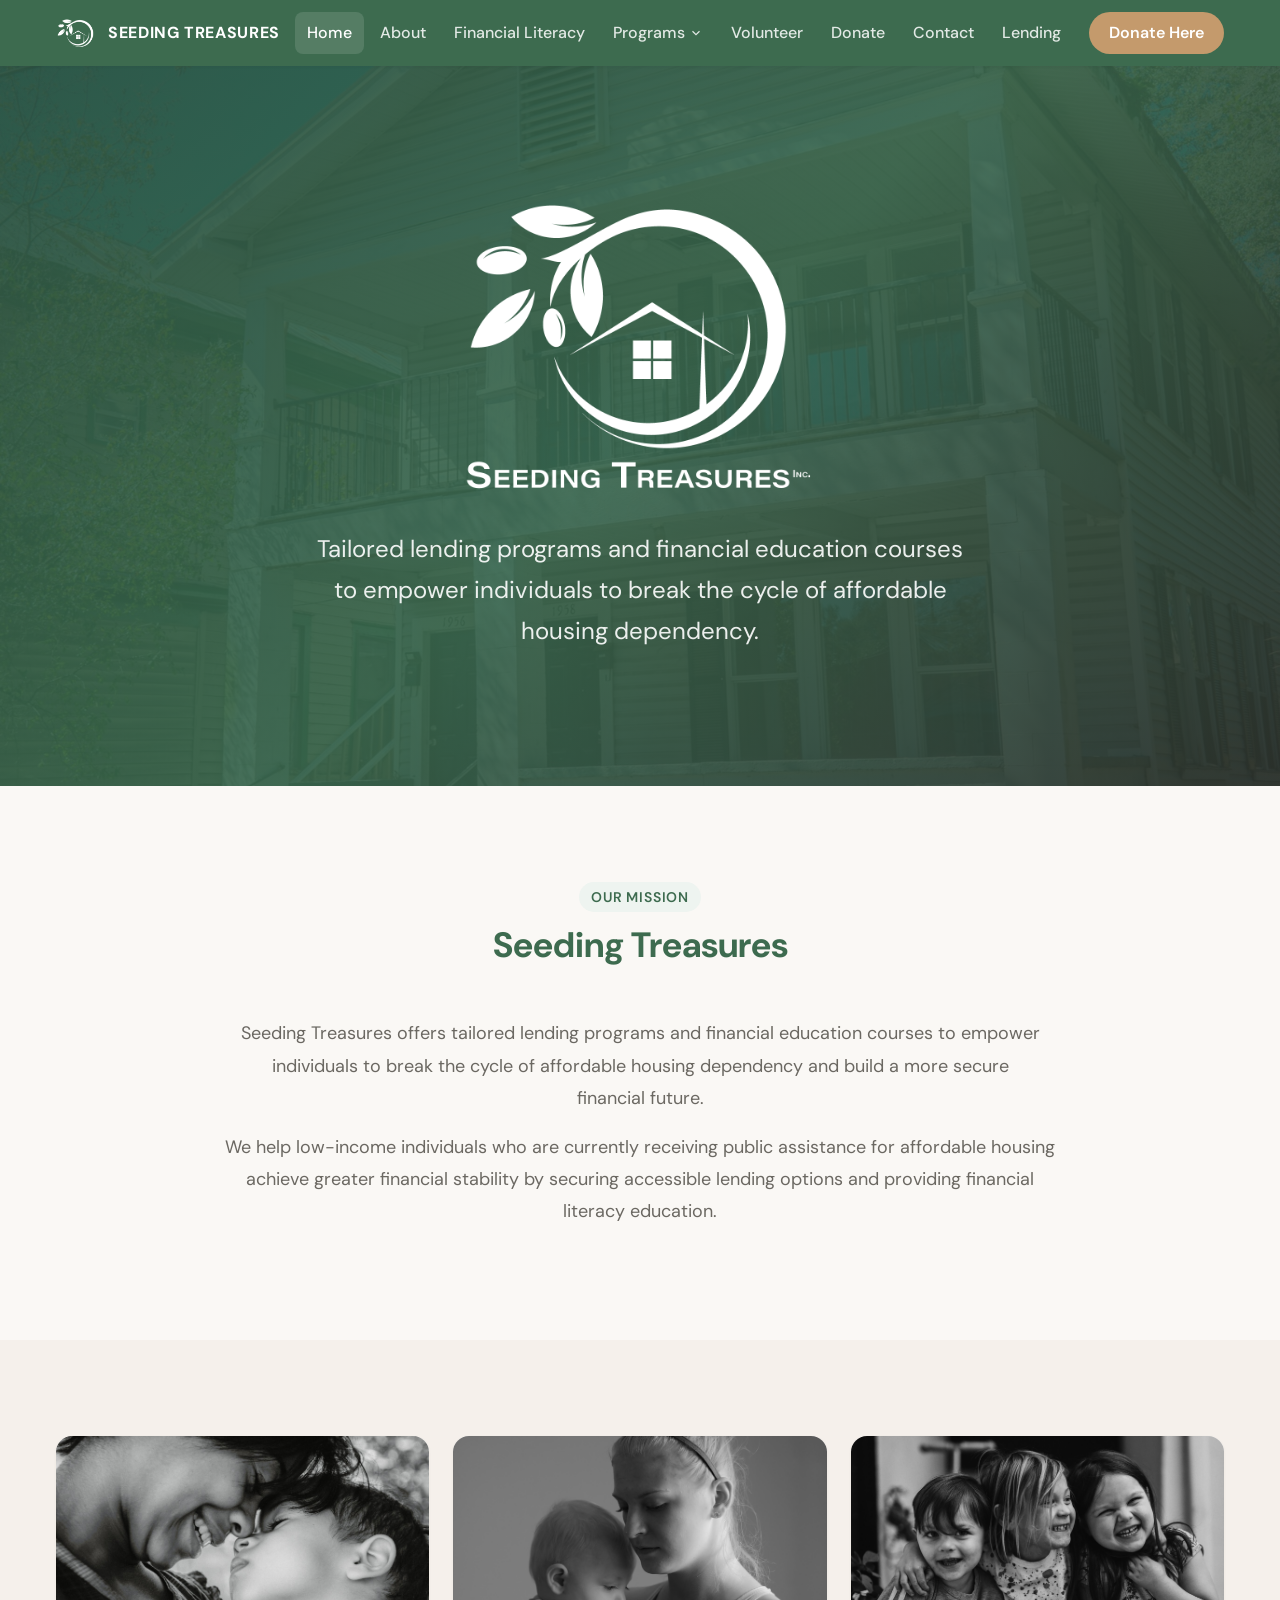
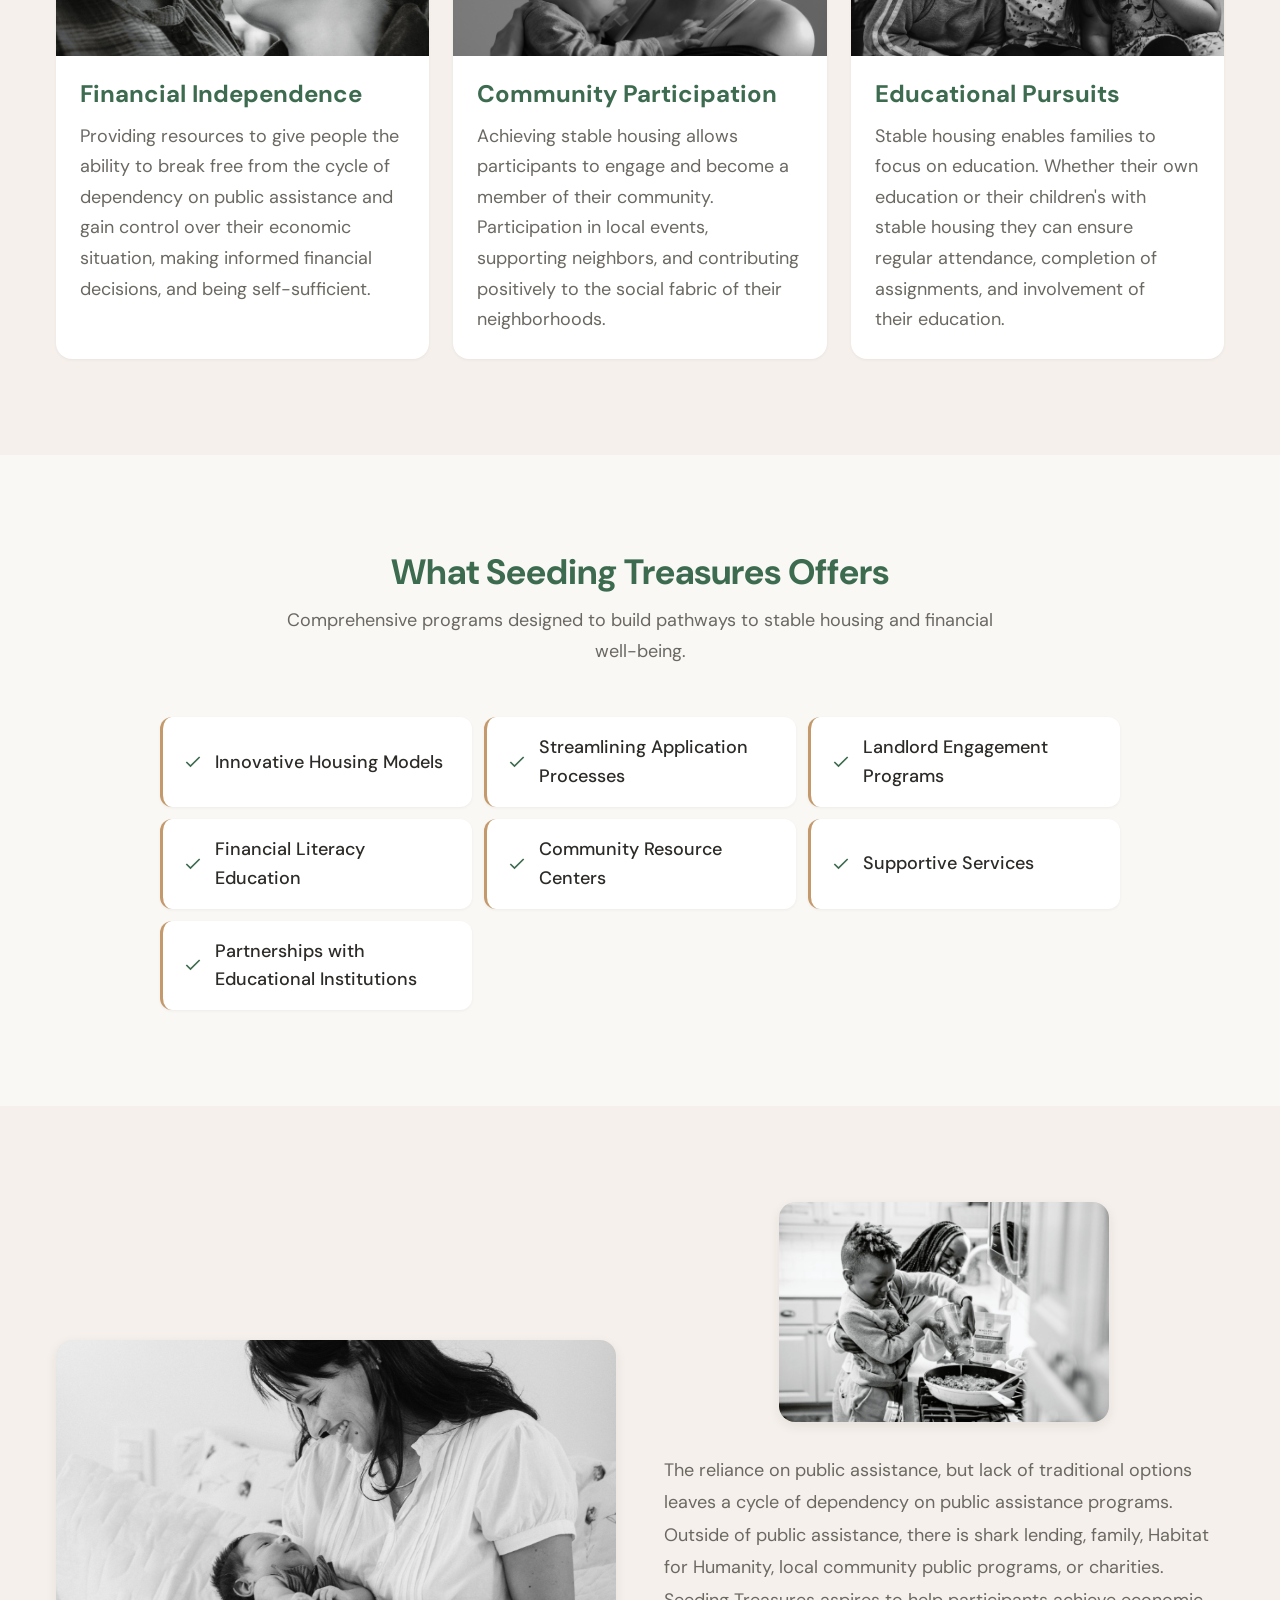
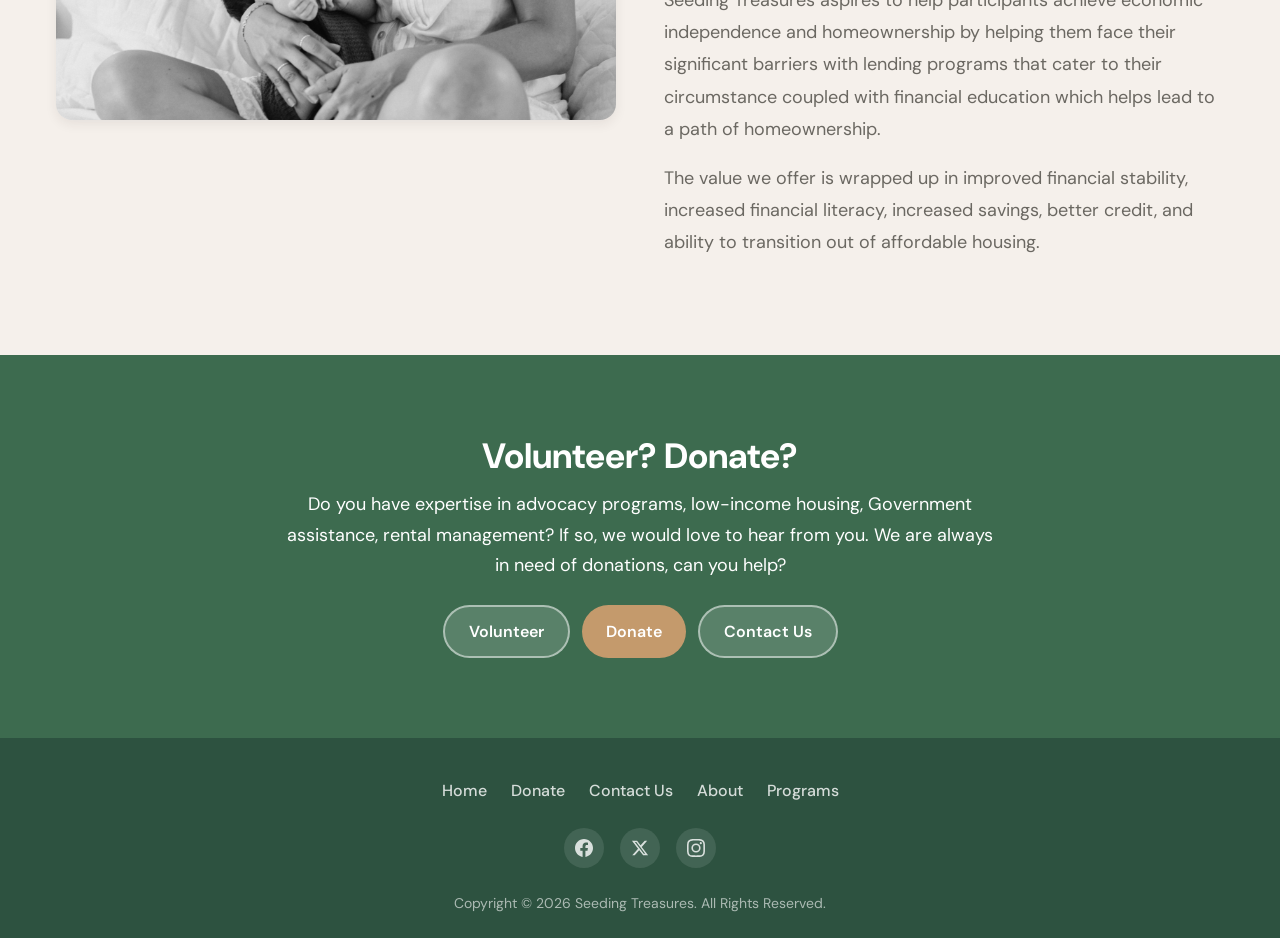
==== index.html @ 3763a940 "Initial commit: Seeding Treasures static site rebuild" ====
<!DOCTYPE html>
<html lang="en">
<head>
  <meta charset="UTF-8">
  <meta name="viewport" content="width=device-width, initial-scale=1.0">
  <title>Seeding Treasures | Affordable Housing &amp; Financial Literacy</title>
  <meta name="description" content="Seeding Treasures offers tailored lending programs and financial education courses to empower individuals to break the cycle of affordable housing dependency.">
  <link rel="icon" type="image/png" href="images/logo-icon.png">
  <link rel="preconnect" href="https://fonts.googleapis.com">
  <link rel="preconnect" href="https://fonts.gstatic.com" crossorigin>
  <link href="https://fonts.googleapis.com/css2?family=DM+Sans:ital,opsz,wght@0,9..40,300..700;1,9..40,300..700&display=swap" rel="stylesheet">
  <link rel="stylesheet" href="base.css">
  <link rel="stylesheet" href="style.css">
</head>
<body>

  <!-- HEADER -->
  <header class="header">
    <div class="header__inner">
      <a href="index.html" class="header__logo">
        <img src="images/logo-icon.png" alt="Seeding Treasures logo" width="40" height="40">
        <span class="header__logo-text">Seeding Treasures</span>
      </a>

      <nav class="nav" aria-label="Main navigation">
        <a href="index.html" class="nav__link nav__link--active">Home</a>
        <a href="about.html" class="nav__link">About</a>
        <a href="financial-literacy.html" class="nav__link">Financial Literacy</a>
        <div class="nav__dropdown">
          <button class="nav__dropdown-trigger" aria-expanded="false" aria-haspopup="true">
            Programs
            <svg viewBox="0 0 24 24" fill="none" stroke="currentColor" stroke-width="2"><path d="M6 9l6 6 6-6"/></svg>
          </button>
          <div class="nav__dropdown-menu">
            <a href="programs.html">All Programs</a>
            <a href="rental.html">Rentals</a>
            <a href="ownership.html">Ownership</a>
            <a href="financial-literacy.html">Education</a>
          </div>
        </div>
        <a href="volunteer.html" class="nav__link">Volunteer</a>
        <a href="donate.html" class="nav__link">Donate</a>
        <a href="contact.html" class="nav__link">Contact</a>
        <a href="https://seeding-treasures-lending-stadmin1.replit.app/" class="nav__link" target="_blank" rel="noopener">Lending</a>
      </nav>

      <a href="donate.html" class="btn-donate-header">Donate Here</a>

      <button class="mobile-toggle" aria-label="Open menu">
        <svg viewBox="0 0 24 24" fill="none" stroke="currentColor" stroke-width="2"><path d="M3 12h18M3 6h18M3 18h18"/></svg>
      </button>
    </div>
  </header>

  <!-- MOBILE MENU -->
  <div class="mobile-menu" aria-label="Mobile navigation">
    <div class="mobile-menu__header">
      <a href="index.html" class="header__logo">
        <img src="images/logo-icon.png" alt="Seeding Treasures" width="40" height="40">
        <span class="header__logo-text">Seeding Treasures</span>
      </a>
      <button class="mobile-menu__close" aria-label="Close menu">
        <svg viewBox="0 0 24 24" fill="none" stroke="currentColor" stroke-width="2"><path d="M18 6L6 18M6 6l12 12"/></svg>
      </button>
    </div>
    <nav class="mobile-menu__nav">
      <a href="index.html" class="mobile-menu__link">Home</a>
      <a href="about.html" class="mobile-menu__link">About</a>
      <a href="financial-literacy.html" class="mobile-menu__link">Financial Literacy</a>
      <a href="#" class="mobile-menu__link mobile-menu__sub-trigger">Programs ▾</a>
      <div class="mobile-menu__sub" style="display:none;">
        <a href="programs.html">All Programs</a>
        <a href="rental.html">Rentals</a>
        <a href="ownership.html">Ownership</a>
        <a href="financial-literacy.html">Education</a>
      </div>
      <a href="volunteer.html" class="mobile-menu__link">Volunteer</a>
      <a href="donate.html" class="mobile-menu__link">Donate</a>
      <a href="contact.html" class="mobile-menu__link">Contact</a>
      <a href="https://seeding-treasures-lending-stadmin1.replit.app/" class="mobile-menu__link" target="_blank" rel="noopener">Lending</a>
      <a href="donate.html" class="mobile-menu__donate">Donate Here</a>
    </nav>
  </div>

  <!-- HERO -->
  <section class="hero hero--home">
    <img src="images/curb.jpg" alt="Community neighborhood" class="hero__bg">
    <div class="hero__overlay"></div>
    <div class="hero__content">
      <img src="images/logo-white.png" alt="Seeding Treasures Inc." class="hero__logo">
      <p class="hero__subtitle">Tailored lending programs and financial education courses to empower individuals to break the cycle of affordable housing dependency.</p>
    </div>
  </section>

  <!-- INTRO -->
  <section class="section" id="intro">
    <div class="container container--narrow">
      <div class="section__header fade-up">
        <span class="badge">Our Mission</span>
        <h2 class="section__title" style="margin-top: var(--space-3);">Seeding Treasures</h2>
      </div>
      <div class="intro-text fade-up">
        <p>Seeding Treasures offers tailored lending programs and financial education courses to empower individuals to break the cycle of affordable housing dependency and build a more secure financial future.</p>
        <p>We help low-income individuals who are currently receiving public assistance for affordable housing achieve greater financial stability by securing accessible lending options and providing financial literacy education.</p>
      </div>
    </div>
  </section>

  <!-- THREE PILLARS -->
  <section class="section section--warm">
    <div class="container">
      <div class="cards-grid fade-up">
        <article class="card">
          <img src="images/mom-and-son.jpg" alt="Mother and son sharing a moment" class="card__image">
          <div class="card__body">
            <h3 class="card__title">Financial Independence</h3>
            <p class="card__text">Providing resources to give people the ability to break free from the cycle of dependency on public assistance and gain control over their economic situation, making informed financial decisions, and being self-sufficient.</p>
          </div>
        </article>
        <article class="card">
          <img src="images/mother-and-child.png" alt="Mother and child together" class="card__image">
          <div class="card__body">
            <h3 class="card__title">Community Participation</h3>
            <p class="card__text">Achieving stable housing allows participants to engage and become a member of their community. Participation in local events, supporting neighbors, and contributing positively to the social fabric of their neighborhoods.</p>
          </div>
        </article>
        <article class="card">
          <img src="images/children.png" alt="Children engaged in education" class="card__image">
          <div class="card__body">
            <h3 class="card__title">Educational Pursuits</h3>
            <p class="card__text">Stable housing enables families to focus on education. Whether their own education or their children's with stable housing they can ensure regular attendance, completion of assignments, and involvement of their education.</p>
          </div>
        </article>
      </div>
    </div>
  </section>

  <!-- WHAT WE OFFER -->
  <section class="section">
    <div class="container">
      <div class="section__header fade-up">
        <h2 class="section__title">What Seeding Treasures Offers</h2>
        <p class="section__subtitle">Comprehensive programs designed to build pathways to stable housing and financial well-being.</p>
      </div>
      <div class="offer-list fade-up">
        <ul>
          <li>
            <svg viewBox="0 0 24 24" fill="none" stroke="currentColor" stroke-width="2"><path d="M20 6L9 17l-5-5"/></svg>
            Innovative Housing Models
          </li>
          <li>
            <svg viewBox="0 0 24 24" fill="none" stroke="currentColor" stroke-width="2"><path d="M20 6L9 17l-5-5"/></svg>
            Streamlining Application Processes
          </li>
          <li>
            <svg viewBox="0 0 24 24" fill="none" stroke="currentColor" stroke-width="2"><path d="M20 6L9 17l-5-5"/></svg>
            Landlord Engagement Programs
          </li>
          <li>
            <svg viewBox="0 0 24 24" fill="none" stroke="currentColor" stroke-width="2"><path d="M20 6L9 17l-5-5"/></svg>
            Financial Literacy Education
          </li>
          <li>
            <svg viewBox="0 0 24 24" fill="none" stroke="currentColor" stroke-width="2"><path d="M20 6L9 17l-5-5"/></svg>
            Community Resource Centers
          </li>
          <li>
            <svg viewBox="0 0 24 24" fill="none" stroke="currentColor" stroke-width="2"><path d="M20 6L9 17l-5-5"/></svg>
            Supportive Services
          </li>
          <li>
            <svg viewBox="0 0 24 24" fill="none" stroke="currentColor" stroke-width="2"><path d="M20 6L9 17l-5-5"/></svg>
            Partnerships with Educational Institutions
          </li>
        </ul>
      </div>
    </div>
  </section>

  <!-- PROPERTY / STORY SECTION -->
  <section class="section section--warm">
    <div class="container">
      <div class="two-col fade-up">
        <div>
          <div class="image-pair" style="grid-template-columns:1fr;">
            <img src="images/mo-and-baby.jpg" alt="Proud parent holding newborn" class="two-col__image">
          </div>
        </div>
        <div class="two-col__content">
          <div class="image-pair" style="grid-template-columns:1fr; margin-bottom: var(--space-4);">
            <img src="images/food-table.jpg" alt="Abundant food spread on a family table" class="two-col__image" style="height: 220px;">
          </div>
          <p class="two-col__text">The reliance on public assistance, but lack of traditional options leaves a cycle of dependency on public assistance programs. Outside of public assistance, there is shark lending, family, Habitat for Humanity, local community public programs, or charities. Seeding Treasures aspires to help participants achieve economic independence and homeownership by helping them face their significant barriers with lending programs that cater to their circumstance coupled with financial education which helps lead to a path of homeownership.</p>
          <p class="two-col__text">The value we offer is wrapped up in improved financial stability, increased financial literacy, increased savings, better credit, and ability to transition out of affordable housing.</p>
        </div>
      </div>
    </div>
  </section>

  <!-- CTA -->
  <section class="cta-section">
    <div class="container">
      <h2 class="cta-section__title fade-up">Volunteer? Donate?</h2>
      <p class="cta-section__text fade-up">Do you have expertise in advocacy programs, low-income housing, Government assistance, rental management? If so, we would love to hear from you. We are always in need of donations, can you help?</p>
      <div class="btn-group fade-up">
        <a href="volunteer.html" class="btn btn--white">Volunteer</a>
        <a href="donate.html" class="btn btn--accent">Donate</a>
        <a href="contact.html" class="btn btn--white">Contact Us</a>
      </div>
    </div>
  </section>

  <!-- FOOTER -->
  <footer class="footer">
    <div class="footer__inner">
      <nav class="footer__nav">
        <a href="index.html">Home</a>
        <a href="donate.html">Donate</a>
        <a href="contact.html">Contact Us</a>
        <a href="about.html">About</a>
        <a href="programs.html">Programs</a>
      </nav>
      <div class="footer__social">
        <a href="#" aria-label="Facebook">
          <svg viewBox="0 0 24 24" fill="currentColor"><path d="M24 12.073c0-6.627-5.373-12-12-12s-12 5.373-12 12c0 5.99 4.388 10.954 10.125 11.854v-8.385H7.078v-3.47h3.047V9.43c0-3.007 1.792-4.669 4.533-4.669 1.312 0 2.686.235 2.686.235v2.953H15.83c-1.491 0-1.956.925-1.956 1.874v2.25h3.328l-.532 3.47h-2.796v8.385C19.612 23.027 24 18.062 24 12.073z"/></svg>
        </a>
        <a href="#" aria-label="X / Twitter">
          <svg viewBox="0 0 24 24" fill="currentColor"><path d="M18.244 2.25h3.308l-7.227 8.26 8.502 11.24H16.17l-5.214-6.817L4.99 21.75H1.68l7.73-8.835L1.254 2.25H8.08l4.713 6.231zm-1.161 17.52h1.833L7.084 4.126H5.117z"/></svg>
        </a>
        <a href="#" aria-label="Instagram">
          <svg viewBox="0 0 24 24" fill="currentColor"><path d="M12 2.163c3.204 0 3.584.012 4.85.07 3.252.148 4.771 1.691 4.919 4.919.058 1.265.069 1.645.069 4.849 0 3.205-.012 3.584-.069 4.849-.149 3.225-1.664 4.771-4.919 4.919-1.266.058-1.644.07-4.85.07-3.204 0-3.584-.012-4.849-.07-3.26-.149-4.771-1.699-4.919-4.92-.058-1.265-.07-1.644-.07-4.849 0-3.204.013-3.583.07-4.849.149-3.227 1.664-4.771 4.919-4.919 1.266-.057 1.645-.069 4.849-.069zM12 0C8.741 0 8.333.014 7.053.072 2.695.272.273 2.69.073 7.052.014 8.333 0 8.741 0 12c0 3.259.014 3.668.072 4.948.2 4.358 2.618 6.78 6.98 6.98C8.333 23.986 8.741 24 12 24c3.259 0 3.668-.014 4.948-.072 4.354-.2 6.782-2.618 6.979-6.98.059-1.28.073-1.689.073-4.948 0-3.259-.014-3.667-.072-4.947-.196-4.354-2.617-6.78-6.979-6.98C15.668.014 15.259 0 12 0zm0 5.838a6.162 6.162 0 100 12.324 6.162 6.162 0 000-12.324zM12 16a4 4 0 110-8 4 4 0 010 8zm6.406-11.845a1.44 1.44 0 100 2.881 1.44 1.44 0 000-2.881z"/></svg>
        </a>
      </div>
      <p class="footer__copy">Copyright &copy; 2026 Seeding Treasures. All Rights Reserved.</p>
    </div>
  </footer>

  <script src="main.js"></script>
</body>
</html>
---- base.css ----
/* base.css — Seeding Treasures Design System */

/* ===== RESET ===== */
*, *::before, *::after { box-sizing: border-box; margin: 0; padding: 0; }

html {
  -moz-text-size-adjust: none;
  -webkit-text-size-adjust: none;
  text-size-adjust: none;
  -webkit-font-smoothing: antialiased;
  -moz-osx-font-smoothing: grayscale;
  text-rendering: optimizeLegibility;
  scroll-behavior: smooth;
  scroll-padding-top: 5rem;
}

body {
  min-height: 100dvh;
  line-height: 1.6;
  font-family: var(--font-body, sans-serif);
  font-size: var(--text-base);
  color: var(--color-text);
  background-color: var(--color-bg);
}

img, picture, video, canvas, svg { display: block; max-width: 100%; height: auto; }
ul[role="list"], ol[role="list"] { list-style: none; }
input, button, textarea, select { font: inherit; color: inherit; }

h1, h2, h3, h4, h5, h6 { text-wrap: balance; line-height: 1.2; }
p, li, figcaption { text-wrap: pretty; max-width: 72ch; }

::selection {
  background: rgba(61, 107, 79, 0.2);
  color: var(--color-text);
}

:focus-visible {
  outline: 2px solid var(--color-primary);
  outline-offset: 3px;
  border-radius: 4px;
}

@media (prefers-reduced-motion: reduce) {
  *, *::before, *::after {
    animation-duration: 0.01ms !important;
    animation-iteration-count: 1 !important;
    transition-duration: 0.01ms !important;
    scroll-behavior: auto !important;
  }
}

button { cursor: pointer; background: none; border: none; }
a { text-decoration: none; color: inherit; }

.sr-only {
  position: absolute; width: 1px; height: 1px; padding: 0; margin: -1px;
  overflow: hidden; clip: rect(0, 0, 0, 0); white-space: nowrap; border-width: 0;
}

/* ===== DESIGN TOKENS ===== */
:root {
  /* Typography */
  --font-body: 'DM Sans', 'Helvetica Neue', sans-serif;
  --font-display: 'DM Sans', 'Helvetica Neue', sans-serif;

  /* Type Scale */
  --text-xs:   clamp(0.75rem,  0.7rem  + 0.25vw, 0.875rem);
  --text-sm:   clamp(0.875rem, 0.8rem  + 0.35vw, 1rem);
  --text-base: clamp(1rem,     0.95rem + 0.25vw, 1.125rem);
  --text-lg:   clamp(1.125rem, 1rem    + 0.75vw, 1.5rem);
  --text-xl:   clamp(1.5rem,   1.2rem  + 1.25vw, 2.25rem);
  --text-2xl:  clamp(2rem,     1.2rem  + 2.5vw,  3.5rem);
  --text-3xl:  clamp(2.5rem,   1rem    + 4vw,    5rem);

  /* Spacing (4px system) */
  --space-1:  0.25rem;
  --space-2:  0.5rem;
  --space-3:  0.75rem;
  --space-4:  1rem;
  --space-5:  1.25rem;
  --space-6:  1.5rem;
  --space-8:  2rem;
  --space-10: 2.5rem;
  --space-12: 3rem;
  --space-16: 4rem;
  --space-20: 5rem;
  --space-24: 6rem;
  --space-32: 8rem;

  /* Colors — Warm Nonprofit palette */
  --color-primary:       #3D6B4F;
  --color-primary-dark:  #2D5240;
  --color-primary-light: #5A8A6D;
  --color-accent:        #C49A6C;
  --color-accent-dark:   #A67D52;
  --color-accent-light:  #D4B48E;
  
  --color-bg:            #FAF8F5;
  --color-surface:       #FFFFFF;
  --color-surface-warm:  #F5F0EB;
  --color-surface-green: #EEF4F0;
  
  --color-text:          #2D2B28;
  --color-text-muted:    #6B6862;
  --color-text-light:    #9A9690;
  --color-text-inverse:  #FFFFFF;
  
  --color-border:        #E2DDD7;
  --color-divider:       #EBE7E2;
  
  --color-hero-overlay:  rgba(45, 43, 40, 0.7);

  /* Radius */
  --radius-sm:   0.375rem;
  --radius-md:   0.5rem;
  --radius-lg:   0.75rem;
  --radius-xl:   1rem;
  --radius-2xl:  1.5rem;
  --radius-full: 9999px;

  /* Transitions */
  --transition-fast: 180ms cubic-bezier(0.16, 1, 0.3, 1);
  --transition-med:  300ms cubic-bezier(0.16, 1, 0.3, 1);

  /* Shadows */
  --shadow-sm: 0 1px 3px rgba(45, 43, 40, 0.06);
  --shadow-md: 0 4px 12px rgba(45, 43, 40, 0.08);
  --shadow-lg: 0 12px 32px rgba(45, 43, 40, 0.12);
  --shadow-xl: 0 20px 48px rgba(45, 43, 40, 0.16);

  /* Content widths */
  --content-narrow: 640px;
  --content-default: 960px;
  --content-wide: 1200px;
}

/* ===== INTERACTIVE TRANSITIONS ===== */
a, button, [role="button"], input, textarea, select {
  transition: color var(--transition-fast),
              background var(--transition-fast),
              border-color var(--transition-fast),
              box-shadow var(--transition-fast),
              transform var(--transition-fast);
}
---- style.css ----
/* style.css — Seeding Treasures Components & Pages */

/* ===== UTILITY CLASSES ===== */
.container {
  max-width: var(--content-wide);
  margin-inline: auto;
  padding-inline: var(--space-4);
}

.container--narrow {
  max-width: var(--content-default);
}

.text-center { text-align: center; }
.mx-auto { margin-inline: auto; }

/* ===== HEADER / NAVIGATION ===== */
.header {
  position: sticky;
  top: 0;
  z-index: 100;
  background: var(--color-primary);
  box-shadow: var(--shadow-sm);
}

.header__inner {
  display: flex;
  align-items: center;
  justify-content: space-between;
  max-width: var(--content-wide);
  margin-inline: auto;
  padding: var(--space-3) var(--space-4);
}

.header__logo {
  display: flex;
  align-items: center;
  gap: var(--space-3);
  color: var(--color-text-inverse);
  font-weight: 700;
  font-size: var(--text-sm);
  letter-spacing: 0.04em;
  text-transform: uppercase;
  flex-shrink: 0;
}

.header__logo img {
  height: 40px;
  width: auto;
}

.header__logo-text {
  display: none;
}

@media (min-width: 480px) {
  .header__logo-text {
    display: inline;
  }
}

/* Desktop Nav */
.nav {
  display: none;
  align-items: center;
  gap: var(--space-1);
}

@media (min-width: 1024px) {
  .nav {
    display: flex;
  }
}

.nav__link {
  color: rgba(255, 255, 255, 0.85);
  font-size: var(--text-sm);
  font-weight: 500;
  padding: var(--space-2) var(--space-3);
  border-radius: var(--radius-md);
  white-space: nowrap;
}

.nav__link:hover,
.nav__link--active {
  color: #FFFFFF;
  background: rgba(255, 255, 255, 0.12);
}

/* Dropdown */
.nav__dropdown {
  position: relative;
}

.nav__dropdown-trigger {
  display: flex;
  align-items: center;
  gap: var(--space-1);
  color: rgba(255, 255, 255, 0.85);
  font-size: var(--text-sm);
  font-weight: 500;
  padding: var(--space-2) var(--space-3);
  border-radius: var(--radius-md);
  white-space: nowrap;
}

.nav__dropdown-trigger:hover {
  color: #FFFFFF;
  background: rgba(255, 255, 255, 0.12);
}

.nav__dropdown-trigger svg {
  width: 14px;
  height: 14px;
  transition: transform var(--transition-fast);
}

.nav__dropdown:hover .nav__dropdown-trigger svg,
.nav__dropdown--open .nav__dropdown-trigger svg {
  transform: rotate(180deg);
}

.nav__dropdown-menu {
  position: absolute;
  top: calc(100% + var(--space-1));
  left: 0;
  min-width: 200px;
  background: var(--color-surface);
  border-radius: var(--radius-lg);
  box-shadow: var(--shadow-lg);
  padding: var(--space-2);
  opacity: 0;
  visibility: hidden;
  transform: translateY(-8px);
  transition: all var(--transition-med);
}

.nav__dropdown:hover .nav__dropdown-menu,
.nav__dropdown--open .nav__dropdown-menu {
  opacity: 1;
  visibility: visible;
  transform: translateY(0);
}

.nav__dropdown-menu a {
  display: block;
  padding: var(--space-2) var(--space-3);
  color: var(--color-text);
  font-size: var(--text-sm);
  border-radius: var(--radius-md);
}

.nav__dropdown-menu a:hover {
  background: var(--color-surface-green);
  color: var(--color-primary);
}

/* Donate CTA button in header */
.btn-donate-header {
  display: none;
  background: var(--color-accent);
  color: #FFFFFF;
  font-weight: 600;
  font-size: var(--text-sm);
  padding: var(--space-2) var(--space-5);
  border-radius: var(--radius-full);
  white-space: nowrap;
}

.btn-donate-header:hover {
  background: var(--color-accent-dark);
  transform: translateY(-1px);
}

@media (min-width: 1024px) {
  .btn-donate-header {
    display: inline-flex;
  }
}

/* Mobile Menu Toggle */
.mobile-toggle {
  display: flex;
  align-items: center;
  justify-content: center;
  width: 44px;
  height: 44px;
  color: var(--color-text-inverse);
}

.mobile-toggle svg {
  width: 24px;
  height: 24px;
}

@media (min-width: 1024px) {
  .mobile-toggle {
    display: none;
  }
}

/* Mobile Menu */
.mobile-menu {
  position: fixed;
  top: 0;
  left: 0;
  right: 0;
  bottom: 0;
  z-index: 200;
  background: var(--color-primary);
  padding: var(--space-4);
  transform: translateX(100%);
  transition: transform var(--transition-med);
  overflow-y: auto;
}

.mobile-menu--open {
  transform: translateX(0);
}

.mobile-menu__header {
  display: flex;
  align-items: center;
  justify-content: space-between;
  margin-bottom: var(--space-8);
}

.mobile-menu__close {
  width: 44px;
  height: 44px;
  display: flex;
  align-items: center;
  justify-content: center;
  color: var(--color-text-inverse);
}

.mobile-menu__close svg {
  width: 24px;
  height: 24px;
}

.mobile-menu__nav {
  display: flex;
  flex-direction: column;
  gap: var(--space-1);
}

.mobile-menu__link {
  display: block;
  color: rgba(255, 255, 255, 0.9);
  font-size: var(--text-lg);
  font-weight: 500;
  padding: var(--space-3) var(--space-4);
  border-radius: var(--radius-md);
}

.mobile-menu__link:hover {
  color: #FFFFFF;
  background: rgba(255, 255, 255, 0.1);
}

.mobile-menu__sub {
  padding-left: var(--space-6);
}

.mobile-menu__sub a {
  display: block;
  color: rgba(255, 255, 255, 0.75);
  font-size: var(--text-base);
  padding: var(--space-2) var(--space-4);
  border-radius: var(--radius-md);
}

.mobile-menu__sub a:hover {
  color: #FFFFFF;
  background: rgba(255, 255, 255, 0.1);
}

.mobile-menu__donate {
  display: block;
  text-align: center;
  background: var(--color-accent);
  color: #FFFFFF;
  font-weight: 600;
  font-size: var(--text-lg);
  padding: var(--space-4);
  border-radius: var(--radius-xl);
  margin-top: var(--space-8);
}

/* ===== HERO SECTIONS ===== */
.hero {
  position: relative;
  min-height: 70vh;
  display: flex;
  align-items: center;
  justify-content: center;
  background: var(--color-primary-dark);
  overflow: hidden;
}

.hero--home {
  min-height: 80vh;
}

.hero__bg {
  position: absolute;
  inset: 0;
  width: 100%;
  height: 100%;
  object-fit: cover;
  opacity: 0.3;
}

.hero__overlay {
  position: absolute;
  inset: 0;
  background: linear-gradient(
    135deg,
    rgba(45, 82, 64, 0.85) 0%,
    rgba(61, 107, 79, 0.7) 50%,
    rgba(45, 43, 40, 0.75) 100%
  );
}

.hero__content {
  position: relative;
  z-index: 2;
  text-align: center;
  padding: var(--space-12) var(--space-4);
  max-width: 800px;
}

.hero__logo {
  max-width: 280px;
  margin: 0 auto var(--space-8);
}

@media (min-width: 768px) {
  .hero__logo {
    max-width: 360px;
  }
}

.hero__title {
  color: var(--color-text-inverse);
  font-size: var(--text-2xl);
  font-weight: 700;
  letter-spacing: 0.02em;
  margin-bottom: var(--space-4);
}

.hero__subtitle {
  color: rgba(255, 255, 255, 0.9);
  font-size: var(--text-lg);
  font-weight: 400;
  line-height: 1.7;
  max-width: 60ch;
  margin-inline: auto;
}

/* Page hero (inner pages) */
.page-hero {
  position: relative;
  padding: clamp(var(--space-16), 10vw, var(--space-24)) var(--space-4);
  background: var(--color-primary);
  text-align: center;
  overflow: hidden;
}

.page-hero::before {
  content: '';
  position: absolute;
  inset: 0;
  background: linear-gradient(
    135deg,
    rgba(45, 82, 64, 0.95) 0%,
    rgba(61, 107, 79, 0.85) 100%
  );
  z-index: 1;
}

.page-hero__bg {
  position: absolute;
  inset: 0;
  width: 100%;
  height: 100%;
  object-fit: cover;
  opacity: 0.15;
}

.page-hero__title {
  position: relative;
  z-index: 2;
  color: var(--color-text-inverse);
  font-size: var(--text-2xl);
  font-weight: 700;
  letter-spacing: 0.06em;
  text-transform: uppercase;
}

.page-hero__subtitle {
  position: relative;
  z-index: 2;
  color: rgba(255, 255, 255, 0.85);
  font-size: var(--text-lg);
  margin-top: var(--space-3);
}

/* ===== SECTIONS ===== */
.section {
  padding: clamp(var(--space-12), 8vw, var(--space-24)) var(--space-4);
}

.section--warm {
  background: var(--color-surface-warm);
}

.section--green {
  background: var(--color-surface-green);
}

.section--dark {
  background: var(--color-primary);
  color: var(--color-text-inverse);
}

.section__header {
  text-align: center;
  margin-bottom: clamp(var(--space-8), 4vw, var(--space-16));
}

.section__title {
  font-size: var(--text-xl);
  font-weight: 700;
  color: var(--color-primary);
  margin-bottom: var(--space-3);
}

.section--dark .section__title {
  color: var(--color-text-inverse);
}

.section__subtitle {
  font-size: var(--text-base);
  color: var(--color-text-muted);
  max-width: 60ch;
  margin-inline: auto;
  line-height: 1.7;
}

/* ===== CARDS ===== */
.cards-grid {
  display: grid;
  grid-template-columns: repeat(auto-fit, minmax(min(300px, 100%), 1fr));
  gap: var(--space-6);
  max-width: var(--content-wide);
  margin-inline: auto;
}

.card {
  background: var(--color-surface);
  border-radius: var(--radius-xl);
  overflow: hidden;
  box-shadow: var(--shadow-sm);
  transition: transform var(--transition-med), box-shadow var(--transition-med);
}

.card:hover {
  transform: translateY(-4px);
  box-shadow: var(--shadow-lg);
}

.card__image {
  width: 100%;
  height: 220px;
  object-fit: cover;
}

.card__body {
  padding: var(--space-6);
}

.card__title {
  font-size: var(--text-lg);
  font-weight: 700;
  color: var(--color-primary);
  margin-bottom: var(--space-3);
}

.card__text {
  font-size: var(--text-base);
  color: var(--color-text-muted);
  line-height: 1.7;
}

.card__link {
  display: inline-flex;
  align-items: center;
  gap: var(--space-2);
  color: var(--color-accent);
  font-weight: 600;
  font-size: var(--text-sm);
  margin-top: var(--space-4);
}

.card__link:hover {
  color: var(--color-accent-dark);
  gap: var(--space-3);
}

.card__link svg {
  width: 16px;
  height: 16px;
  transition: transform var(--transition-fast);
}

.card__link:hover svg {
  transform: translateX(4px);
}

/* ===== BUTTONS ===== */
.btn {
  display: inline-flex;
  align-items: center;
  justify-content: center;
  gap: var(--space-2);
  font-weight: 600;
  font-size: var(--text-sm);
  padding: var(--space-3) var(--space-6);
  border-radius: var(--radius-full);
  cursor: pointer;
  border: none;
  text-decoration: none;
  white-space: nowrap;
}

.btn--primary {
  background: var(--color-primary);
  color: var(--color-text-inverse);
}

.btn--primary:hover {
  background: var(--color-primary-dark);
  transform: translateY(-1px);
  box-shadow: var(--shadow-md);
}

.btn--accent {
  background: var(--color-accent);
  color: #FFFFFF;
}

.btn--accent:hover {
  background: var(--color-accent-dark);
  transform: translateY(-1px);
  box-shadow: var(--shadow-md);
}

.btn--outline {
  background: transparent;
  color: var(--color-primary);
  border: 2px solid var(--color-primary);
}

.btn--outline:hover {
  background: var(--color-primary);
  color: var(--color-text-inverse);
}

.btn--white {
  background: rgba(255, 255, 255, 0.15);
  color: var(--color-text-inverse);
  border: 2px solid rgba(255, 255, 255, 0.5);
}

.btn--white:hover {
  background: var(--color-text-inverse);
  color: var(--color-primary);
}

.btn--lg {
  font-size: var(--text-base);
  padding: var(--space-4) var(--space-8);
}

.btn-group {
  display: flex;
  flex-wrap: wrap;
  gap: var(--space-3);
  justify-content: center;
}

/* ===== TWO-COLUMN LAYOUT ===== */
.two-col {
  display: grid;
  grid-template-columns: 1fr;
  gap: var(--space-8);
  max-width: var(--content-wide);
  margin-inline: auto;
  align-items: center;
}

@media (min-width: 768px) {
  .two-col {
    grid-template-columns: 1fr 1fr;
    gap: var(--space-12);
  }
}

.two-col__image {
  width: 100%;
  border-radius: var(--radius-xl);
  object-fit: cover;
  max-height: 450px;
}

.two-col__content {
  display: flex;
  flex-direction: column;
  gap: var(--space-4);
}

.two-col__title {
  font-size: var(--text-xl);
  font-weight: 700;
  color: var(--color-primary);
}

.two-col__text {
  font-size: var(--text-base);
  color: var(--color-text-muted);
  line-height: 1.8;
}

/* ===== OFFER LIST ===== */
.offer-list {
  max-width: var(--content-default);
  margin-inline: auto;
}

.offer-list ul {
  display: grid;
  grid-template-columns: repeat(auto-fit, minmax(min(280px, 100%), 1fr));
  gap: var(--space-3);
  list-style: none;
}

.offer-list li {
  display: flex;
  align-items: center;
  gap: var(--space-3);
  padding: var(--space-4) var(--space-5);
  background: var(--color-surface);
  border-radius: var(--radius-lg);
  font-weight: 500;
  color: var(--color-text);
  border-left: 3px solid var(--color-accent);
  box-shadow: var(--shadow-sm);
}

.offer-list li svg {
  width: 20px;
  height: 20px;
  color: var(--color-primary);
  flex-shrink: 0;
}

/* ===== PHOTO GALLERY ===== */
.photo-gallery {
  display: grid;
  grid-template-columns: repeat(2, 1fr);
  gap: var(--space-4);
  max-width: var(--content-wide);
  margin-inline: auto;
}

@media (min-width: 768px) {
  .photo-gallery--4 {
    grid-template-columns: repeat(4, 1fr);
  }
  .photo-gallery--3 {
    grid-template-columns: repeat(3, 1fr);
  }
}

.photo-gallery img {
  width: 100%;
  height: 200px;
  object-fit: cover;
  border-radius: var(--radius-lg);
  box-shadow: var(--shadow-sm);
  transition: transform var(--transition-med), box-shadow var(--transition-med);
}

@media (min-width: 768px) {
  .photo-gallery img {
    height: 260px;
  }
}

.photo-gallery img:hover {
  transform: scale(1.03);
  box-shadow: var(--shadow-lg);
}

/* ===== CTA SECTION ===== */
.cta-section {
  background: var(--color-primary);
  color: var(--color-text-inverse);
  text-align: center;
  padding: clamp(var(--space-12), 8vw, var(--space-20)) var(--space-4);
}

.cta-section__title {
  font-size: var(--text-xl);
  font-weight: 700;
  margin-bottom: var(--space-3);
}

.cta-section__text {
  font-size: var(--text-base);
  max-width: 60ch;
  margin-inline: auto;
  opacity: 0.9;
  line-height: 1.7;
  margin-bottom: var(--space-6);
}

/* ===== VOLUNTEER IMAGES ===== */
.volunteer-images {
  display: grid;
  grid-template-columns: repeat(auto-fit, minmax(min(250px, 100%), 1fr));
  gap: var(--space-4);
  max-width: var(--content-wide);
  margin-inline: auto;
  margin-bottom: clamp(var(--space-8), 4vw, var(--space-16));
}

.volunteer-images img {
  width: 100%;
  height: 280px;
  object-fit: cover;
  border-radius: var(--radius-xl);
  box-shadow: var(--shadow-md);
}

/* ===== FORMS ===== */
.form-container {
  max-width: var(--content-narrow);
  margin-inline: auto;
  background: var(--color-surface);
  padding: var(--space-8);
  border-radius: var(--radius-2xl);
  box-shadow: var(--shadow-md);
}

.form-container--wide {
  max-width: var(--content-default);
}

.form__title {
  font-size: var(--text-xl);
  font-weight: 700;
  color: var(--color-primary);
  margin-bottom: var(--space-6);
  text-align: center;
}

.form__group {
  margin-bottom: var(--space-5);
}

.form__label {
  display: block;
  font-weight: 600;
  font-size: var(--text-sm);
  color: var(--color-text);
  margin-bottom: var(--space-2);
}

.form__input,
.form__textarea,
.form__select {
  width: 100%;
  padding: var(--space-3) var(--space-4);
  border: 1.5px solid var(--color-border);
  border-radius: var(--radius-lg);
  font-size: var(--text-base);
  background: var(--color-bg);
  transition: border-color var(--transition-fast), box-shadow var(--transition-fast);
}

.form__input:focus,
.form__textarea:focus,
.form__select:focus {
  outline: none;
  border-color: var(--color-primary);
  box-shadow: 0 0 0 3px rgba(61, 107, 79, 0.15);
}

.form__textarea {
  min-height: 140px;
  resize: vertical;
}

.form__row {
  display: grid;
  grid-template-columns: 1fr;
  gap: var(--space-4);
}

@media (min-width: 600px) {
  .form__row {
    grid-template-columns: 1fr 1fr;
  }
}

/* Checkboxes */
.form__checkboxes {
  display: flex;
  flex-direction: column;
  gap: var(--space-3);
}

.form__checkbox {
  display: flex;
  gap: var(--space-3);
  align-items: flex-start;
  cursor: pointer;
}

.form__checkbox input[type="checkbox"] {
  width: 20px;
  height: 20px;
  margin-top: 2px;
  accent-color: var(--color-primary);
  flex-shrink: 0;
  cursor: pointer;
}

.form__checkbox span {
  font-size: var(--text-sm);
  color: var(--color-text-muted);
  line-height: 1.5;
}

.form__submit {
  width: 100%;
  margin-top: var(--space-6);
}

/* ===== DONATION OPTIONS ===== */
.donate-options {
  display: grid;
  grid-template-columns: repeat(auto-fit, minmax(min(220px, 100%), 1fr));
  gap: var(--space-6);
  max-width: var(--content-wide);
  margin-inline: auto;
}

.donate-option {
  text-align: center;
  padding: var(--space-8) var(--space-5);
  background: var(--color-surface);
  border-radius: var(--radius-2xl);
  box-shadow: var(--shadow-sm);
  border: 1px solid var(--color-border);
  transition: transform var(--transition-med), box-shadow var(--transition-med);
}

.donate-option:hover {
  transform: translateY(-4px);
  box-shadow: var(--shadow-lg);
}

.donate-option__icon {
  width: 56px;
  height: 56px;
  border-radius: var(--radius-full);
  background: var(--color-surface-green);
  display: flex;
  align-items: center;
  justify-content: center;
  margin: 0 auto var(--space-4);
  color: var(--color-primary);
}

.donate-option__icon svg {
  width: 28px;
  height: 28px;
}

.donate-option__title {
  font-size: var(--text-lg);
  font-weight: 700;
  color: var(--color-primary);
  margin-bottom: var(--space-2);
}

.donate-option__text {
  font-size: var(--text-sm);
  color: var(--color-text-muted);
  line-height: 1.6;
}

/* ===== CONTACT INFO ===== */
.contact-info {
  display: flex;
  align-items: center;
  gap: var(--space-3);
  font-size: var(--text-lg);
  font-weight: 600;
  color: var(--color-primary);
  margin-bottom: var(--space-8);
  justify-content: center;
}

.contact-info svg {
  width: 24px;
  height: 24px;
}

/* ===== PROGRAM CARDS (Large) ===== */
.program-cards {
  display: grid;
  grid-template-columns: repeat(auto-fit, minmax(min(320px, 100%), 1fr));
  gap: var(--space-8);
  max-width: var(--content-wide);
  margin-inline: auto;
}

.program-card {
  background: var(--color-surface);
  border-radius: var(--radius-2xl);
  overflow: hidden;
  box-shadow: var(--shadow-md);
  transition: transform var(--transition-med), box-shadow var(--transition-med);
}

.program-card:hover {
  transform: translateY(-6px);
  box-shadow: var(--shadow-xl);
}

.program-card__image {
  width: 100%;
  height: 300px;
  object-fit: cover;
}

.program-card__body {
  padding: var(--space-6);
  text-align: center;
}

.program-card__title {
  font-size: var(--text-lg);
  font-weight: 700;
  color: var(--color-primary);
  margin-bottom: var(--space-4);
}

.program-card__text {
  font-size: var(--text-base);
  color: var(--color-text-muted);
  line-height: 1.7;
  margin-bottom: var(--space-4);
}

/* ===== FOOTER ===== */
.footer {
  background: var(--color-primary-dark);
  color: var(--color-text-inverse);
  padding: var(--space-10) var(--space-4) var(--space-6);
}

.footer__inner {
  max-width: var(--content-wide);
  margin-inline: auto;
  display: flex;
  flex-direction: column;
  align-items: center;
  gap: var(--space-6);
}

.footer__nav {
  display: flex;
  gap: var(--space-6);
  flex-wrap: wrap;
  justify-content: center;
}

.footer__nav a {
  color: rgba(255, 255, 255, 0.8);
  font-size: var(--text-sm);
  font-weight: 500;
}

.footer__nav a:hover {
  color: #FFFFFF;
}

.footer__social {
  display: flex;
  gap: var(--space-4);
}

.footer__social a {
  width: 40px;
  height: 40px;
  border-radius: var(--radius-full);
  background: rgba(255, 255, 255, 0.1);
  display: flex;
  align-items: center;
  justify-content: center;
  color: rgba(255, 255, 255, 0.8);
}

.footer__social a:hover {
  background: rgba(255, 255, 255, 0.2);
  color: #FFFFFF;
}

.footer__social svg {
  width: 18px;
  height: 18px;
}

.footer__copy {
  font-size: var(--text-xs);
  color: rgba(255, 255, 255, 0.6);
  text-align: center;
}

/* ===== RENTAL/OWNERSHIP DESCRIPTION ===== */
.property-description {
  max-width: var(--content-default);
  margin-inline: auto;
  text-align: center;
}

.property-description__title {
  font-size: var(--text-xl);
  font-weight: 700;
  color: var(--color-primary);
  margin-bottom: var(--space-3);
}

.property-description__subtitle {
  font-size: var(--text-lg);
  font-weight: 600;
  color: var(--color-accent);
  margin-bottom: var(--space-4);
}

.property-description__text {
  font-size: var(--text-base);
  color: var(--color-text-muted);
  line-height: 1.8;
  max-width: 65ch;
  margin-inline: auto;
  margin-bottom: var(--space-6);
}

.property-description__text strong {
  color: var(--color-text);
}

/* ===== TWO-IMAGE LAYOUT ===== */
.image-pair {
  display: grid;
  grid-template-columns: 1fr;
  gap: var(--space-6);
  max-width: var(--content-wide);
  margin-inline: auto;
}

@media (min-width: 768px) {
  .image-pair {
    grid-template-columns: 1fr 1fr;
  }
}

.image-pair img {
  width: 100%;
  height: 300px;
  object-fit: cover;
  border-radius: var(--radius-xl);
  box-shadow: var(--shadow-md);
}

@media (min-width: 768px) {
  .image-pair img {
    height: 380px;
  }
}

/* ===== MISC ===== */
.intro-text {
  max-width: var(--content-default);
  margin-inline: auto;
  text-align: center;
}

.intro-text p {
  font-size: var(--text-base);
  color: var(--color-text-muted);
  line-height: 1.8;
  margin-inline: auto;
  margin-bottom: var(--space-4);
}

.badge {
  display: inline-flex;
  align-items: center;
  gap: var(--space-2);
  background: var(--color-surface-green);
  color: var(--color-primary);
  font-size: var(--text-xs);
  font-weight: 600;
  padding: var(--space-1) var(--space-3);
  border-radius: var(--radius-full);
  text-transform: uppercase;
  letter-spacing: 0.06em;
}

/* ===== RESPONSIVE HELPERS ===== */
@media (max-width: 767px) {
  .section {
    padding: var(--space-10) var(--space-4);
  }
  
  .card__image {
    height: 180px;
  }
  
  .program-card__image {
    height: 220px;
  }
  
  .hero {
    min-height: 60vh;
  }
  
  .hero--home {
    min-height: 70vh;
  }
}

/* Animate on scroll */
.fade-up {
  opacity: 0;
  transform: translateY(24px);
  transition: opacity 0.6s ease-out, transform 0.6s ease-out;
}

.fade-up.visible {
  opacity: 1;
  transform: translateY(0);
}
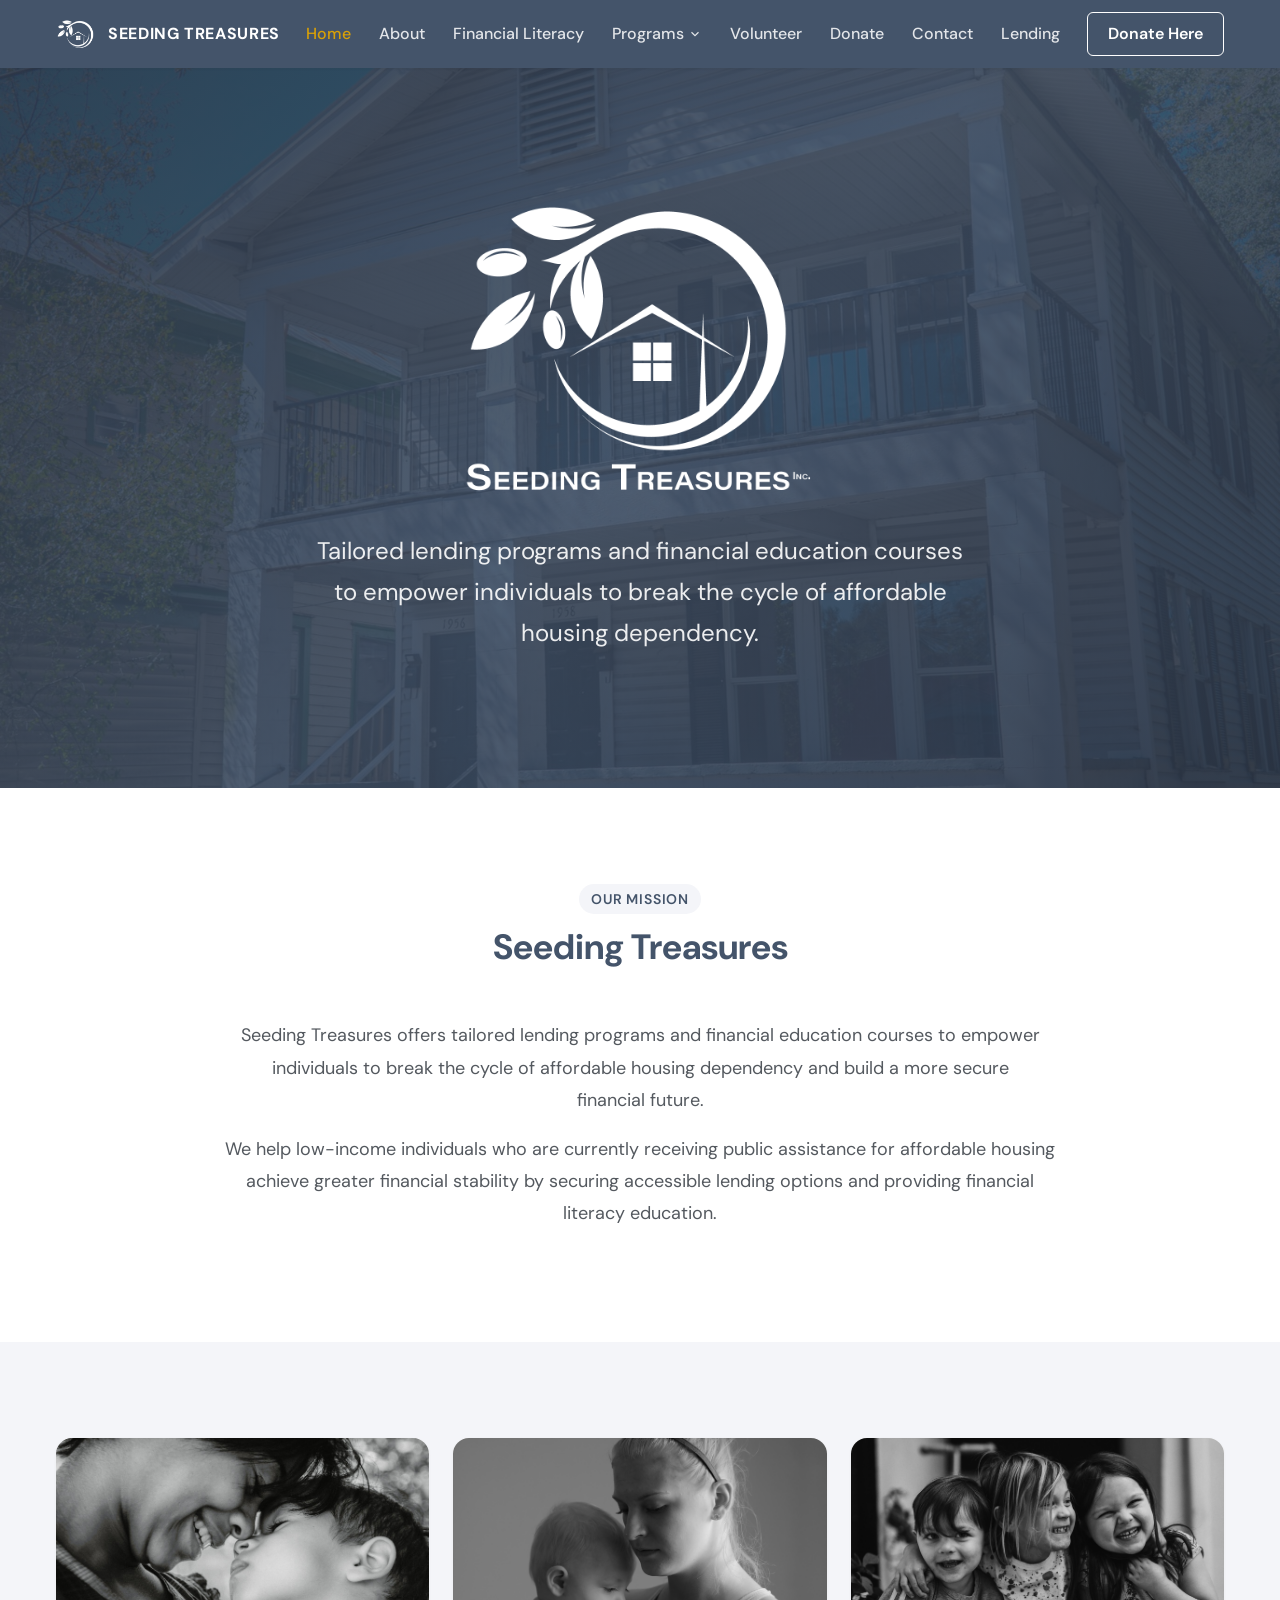
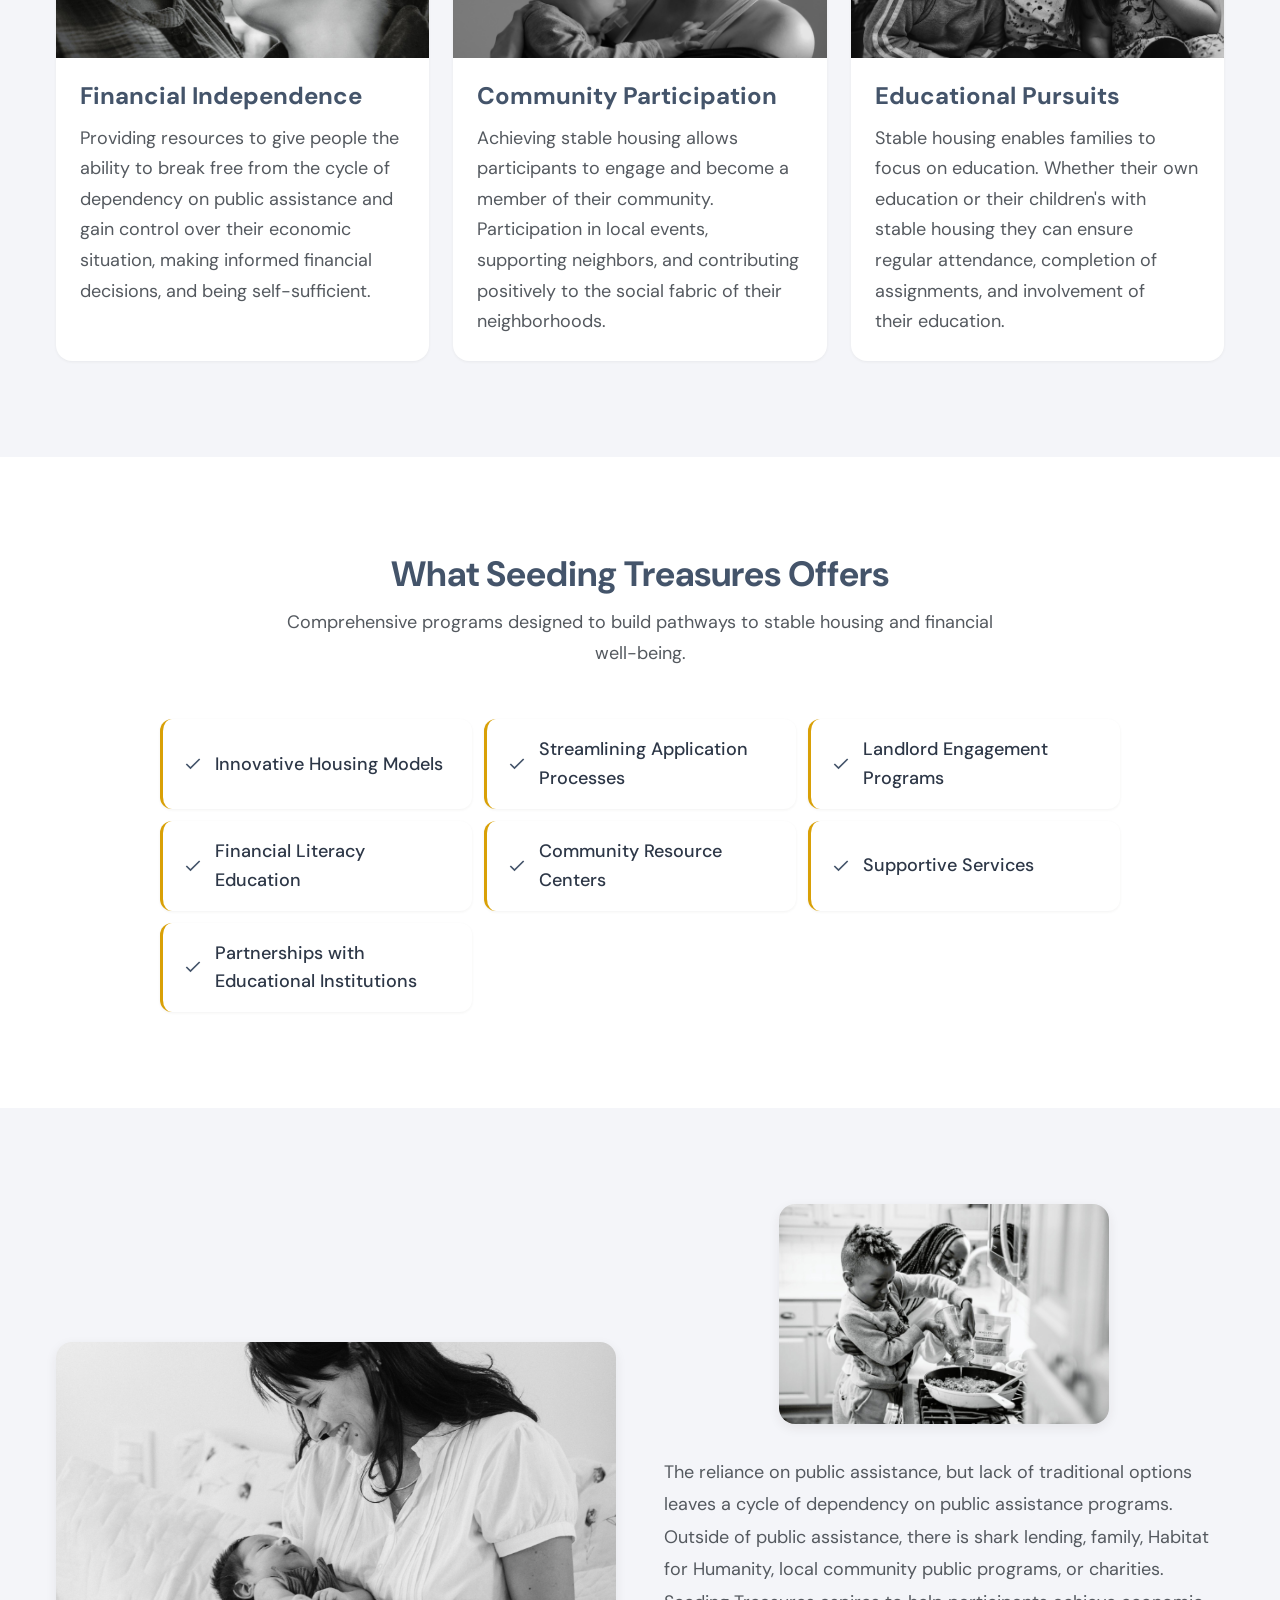
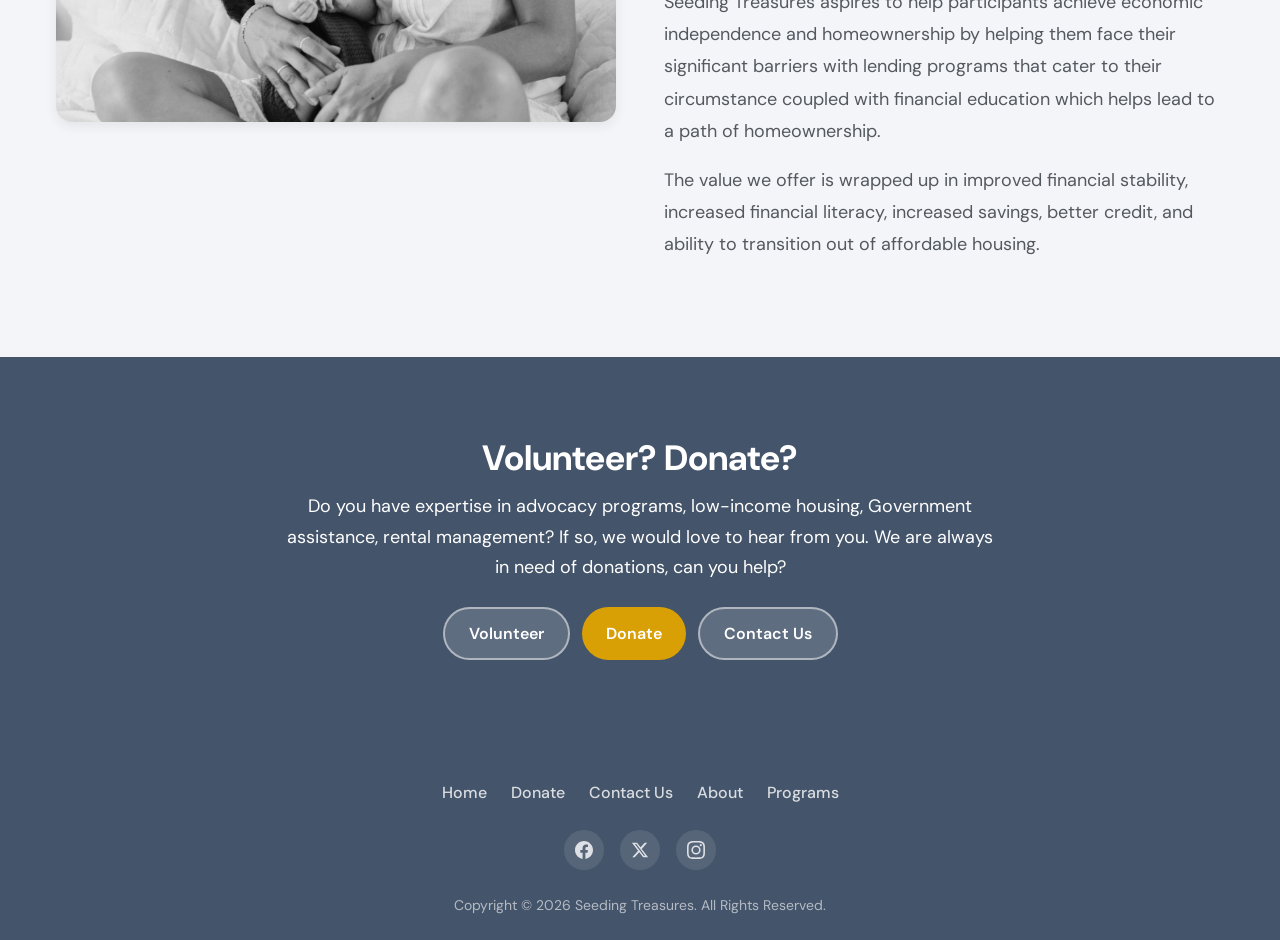
==== commit bf123cc5: "SEO optimization: add sitemap.xml, robots.txt, canonical tags, Twitter cards, schema markup, optimiz" ====
--- a/index.html
+++ b/index.html
@@ -5,12 +5,54 @@
   <meta name="viewport" content="width=device-width, initial-scale=1.0">
   <title>Seeding Treasures | Affordable Housing &amp; Financial Literacy</title>
   <meta name="description" content="Seeding Treasures offers tailored lending programs and financial education courses to empower individuals to break the cycle of affordable housing dependency.">
+  <meta property="og:title" content="Seeding Treasures | Affordable Housing & Financial Literacy">
+  <meta property="og:description" content="Seeding Treasures offers tailored lending programs and financial education courses to empower individuals to break the cycle of affordable housing dependency.">
+  <meta property="og:type" content="website">
+  <meta property="og:url" content="https://seedingtreasures.org/">
+  <meta property="og:site_name" content="Seeding Treasures">
+  <meta property="og:image" content="https://seedingtreasures.org/images/logo-color.png">
+  <meta name="twitter:card" content="summary_large_image">
+  <meta name="twitter:title" content="Seeding Treasures | Affordable Housing & Financial Literacy">
+  <meta name="twitter:description" content="Seeding Treasures offers tailored lending programs and financial education courses to empower individuals to break the cycle of affordable housing dependency.">
+  <meta name="twitter:image" content="https://seedingtreasures.org/images/logo-color.png">
+  <link rel="canonical" href="https://seedingtreasures.org/">
   <link rel="icon" type="image/png" href="images/logo-icon.png">
   <link rel="preconnect" href="https://fonts.googleapis.com">
   <link rel="preconnect" href="https://fonts.gstatic.com" crossorigin>
   <link href="https://fonts.googleapis.com/css2?family=DM+Sans:ital,opsz,wght@0,9..40,300..700;1,9..40,300..700&display=swap" rel="stylesheet">
   <link rel="stylesheet" href="base.css">
   <link rel="stylesheet" href="style.css">
+  <script type="application/ld+json">
+  {
+    "@context": "https://schema.org",
+    "@graph": [
+      {
+        "@type": "NonprofitOrganization",
+        "name": "Seeding Treasures",
+        "url": "https://seedingtreasures.org",
+        "description": "Seeding Treasures offers tailored lending programs and financial education courses to empower individuals to break the cycle of affordable housing dependency.",
+        "logo": "https://seedingtreasures.org/images/logo-color.png",
+        "telephone": "646.939.8554",
+        "areaServed": ["Georgia", "Florida", "Alabama", "Tennessee"],
+        "address": {
+          "@type": "PostalAddress",
+          "addressCountry": "US"
+        }
+      },
+      {
+        "@type": "WebSite",
+        "name": "Seeding Treasures",
+        "url": "https://seedingtreasures.org",
+        "description": "Affordable Housing & Financial Literacy",
+        "potentialAction": {
+          "@type": "SearchAction",
+          "target": "https://seedingtreasures.org/?s={search_term_string}",
+          "query-input": "required name=search_term_string"
+        }
+      }
+    ]
+  }
+  </script>
 </head>
 <body>
 
--- a/base.css
+++ b/base.css
@@ -31,7 +31,7 @@
 p, li, figcaption { text-wrap: pretty; max-width: 72ch; }
 
 ::selection {
-  background: rgba(61, 107, 79, 0.2);
+  background: rgba(68, 84, 106, 0.2);
   color: var(--color-text);
 }
 
@@ -88,28 +88,28 @@
   --space-24: 6rem;
   --space-32: 8rem;
 
-  /* Colors — Warm Nonprofit palette */
-  --color-primary:       #3D6B4F;
-  --color-primary-dark:  #2D5240;
-  --color-primary-light: #5A8A6D;
-  --color-accent:        #C49A6C;
-  --color-accent-dark:   #A67D52;
-  --color-accent-light:  #D4B48E;
+  /* Colors — Original Seeding Treasures palette */
+  --color-primary:       #44546A;
+  --color-primary-dark:  #2D3747;
+  --color-primary-light: #475A7C;
+  --color-accent:        #D9A006;
+  --color-accent-dark:   #B8870A;
+  --color-accent-light:  #E8BD44;
   
-  --color-bg:            #FAF8F5;
+  --color-bg:            #FFFFFF;
   --color-surface:       #FFFFFF;
-  --color-surface-warm:  #F5F0EB;
-  --color-surface-green: #EEF4F0;
+  --color-surface-warm:  #f4f5f9;
+  --color-surface-green: #f4f5f9;
   
-  --color-text:          #2D2B28;
-  --color-text-muted:    #6B6862;
-  --color-text-light:    #9A9690;
+  --color-text:          #2D3747;
+  --color-text-muted:    #54595F;
+  --color-text-light:    #7A7A7A;
   --color-text-inverse:  #FFFFFF;
   
-  --color-border:        #E2DDD7;
-  --color-divider:       #EBE7E2;
+  --color-border:        #dde0e6;
+  --color-divider:       #e8eaef;
   
-  --color-hero-overlay:  rgba(45, 43, 40, 0.7);
+  --color-hero-overlay:  rgba(45, 55, 71, 0.5);
 
   /* Radius */
   --radius-sm:   0.375rem;
--- a/style.css
+++ b/style.css
@@ -81,10 +81,14 @@
   white-space: nowrap;
 }
 
-.nav__link:hover,
-.nav__link--active {
+.nav__link:hover {
   color: #FFFFFF;
   background: rgba(255, 255, 255, 0.12);
+}
+
+.nav__link--active {
+  color: var(--color-accent);
+  background: none;
 }
 
 /* Dropdown */
@@ -158,17 +162,18 @@
 /* Donate CTA button in header */
 .btn-donate-header {
   display: none;
-  background: var(--color-accent);
+  background: transparent;
   color: #FFFFFF;
   font-weight: 600;
   font-size: var(--text-sm);
   padding: var(--space-2) var(--space-5);
-  border-radius: var(--radius-full);
+  border-radius: var(--radius-sm);
+  border: 1px solid #FFFFFF;
   white-space: nowrap;
 }
 
 .btn-donate-header:hover {
-  background: var(--color-accent-dark);
+  background: rgba(255, 255, 255, 0.15);
   transform: translateY(-1px);
 }
 
@@ -317,9 +322,9 @@
   inset: 0;
   background: linear-gradient(
     135deg,
-    rgba(45, 82, 64, 0.85) 0%,
-    rgba(61, 107, 79, 0.7) 50%,
-    rgba(45, 43, 40, 0.75) 100%
+    rgba(45, 55, 71, 0.75) 0%,
+    rgba(68, 84, 106, 0.6) 50%,
+    rgba(45, 55, 71, 0.7) 100%
   );
 }
 
@@ -374,8 +379,8 @@
   inset: 0;
   background: linear-gradient(
     135deg,
-    rgba(45, 82, 64, 0.95) 0%,
-    rgba(61, 107, 79, 0.85) 100%
+    rgba(45, 55, 71, 0.85) 0%,
+    rgba(68, 84, 106, 0.75) 100%
   );
   z-index: 1;
 }
@@ -796,7 +801,7 @@
 .form__select:focus {
   outline: none;
   border-color: var(--color-primary);
-  box-shadow: 0 0 0 3px rgba(61, 107, 79, 0.15);
+  box-shadow: 0 0 0 3px rgba(68, 84, 106, 0.15);
 }
 
 .form__textarea {
@@ -970,7 +975,7 @@
 
 /* ===== FOOTER ===== */
 .footer {
-  background: var(--color-primary-dark);
+  background: var(--color-primary);
   color: var(--color-text-inverse);
   padding: var(--space-10) var(--space-4) var(--space-6);
 }
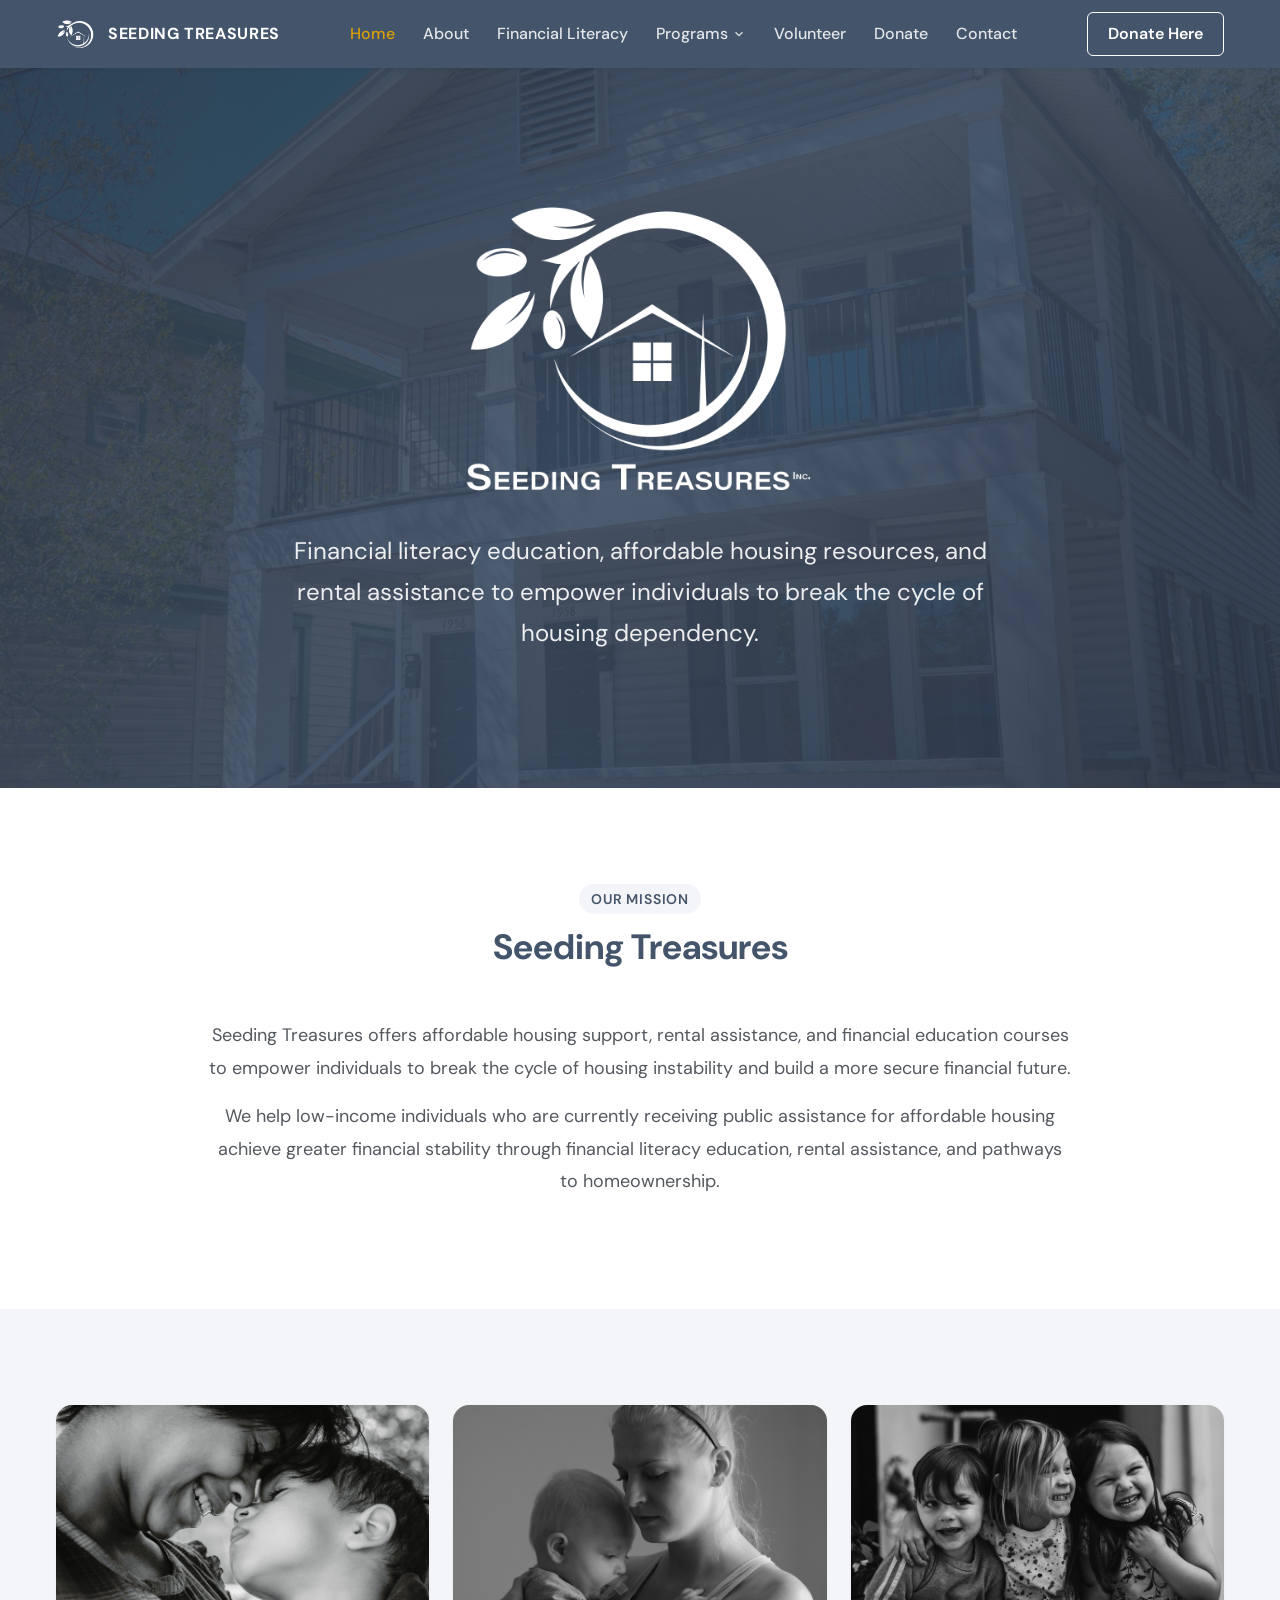
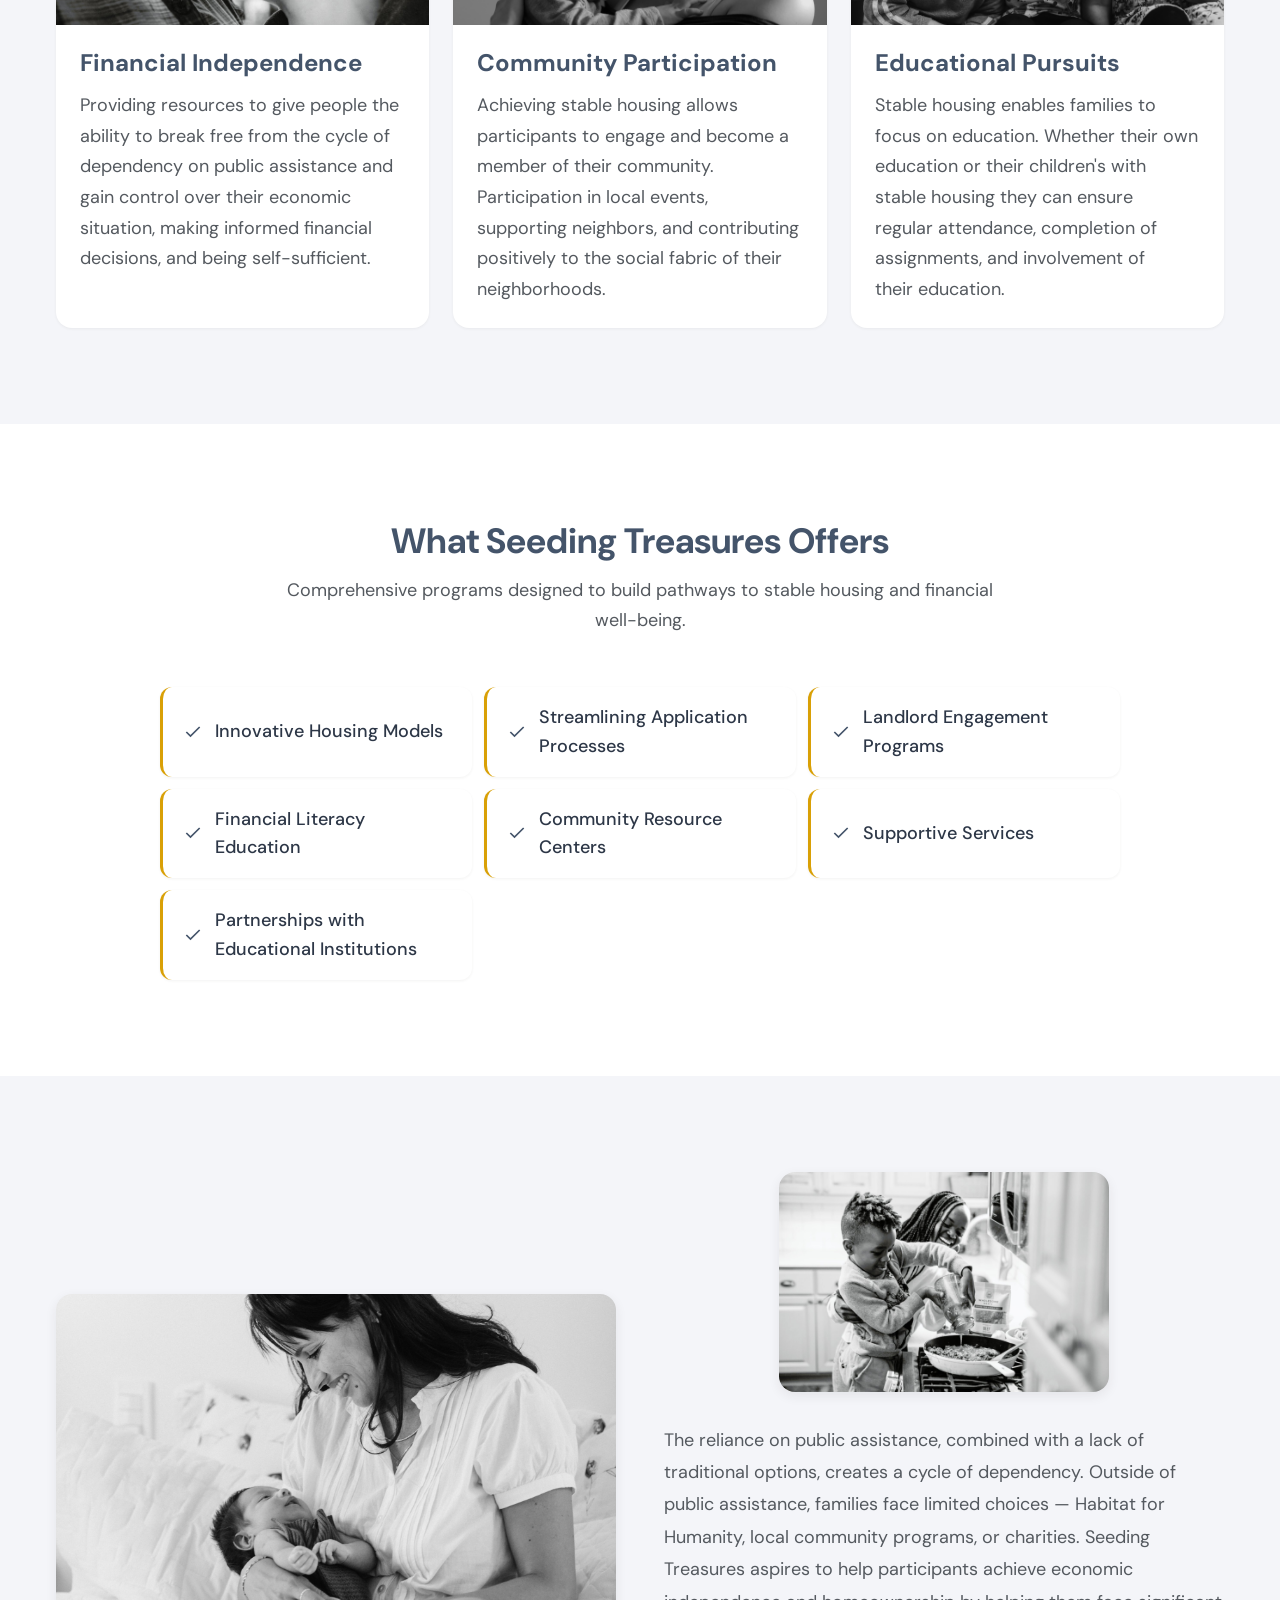
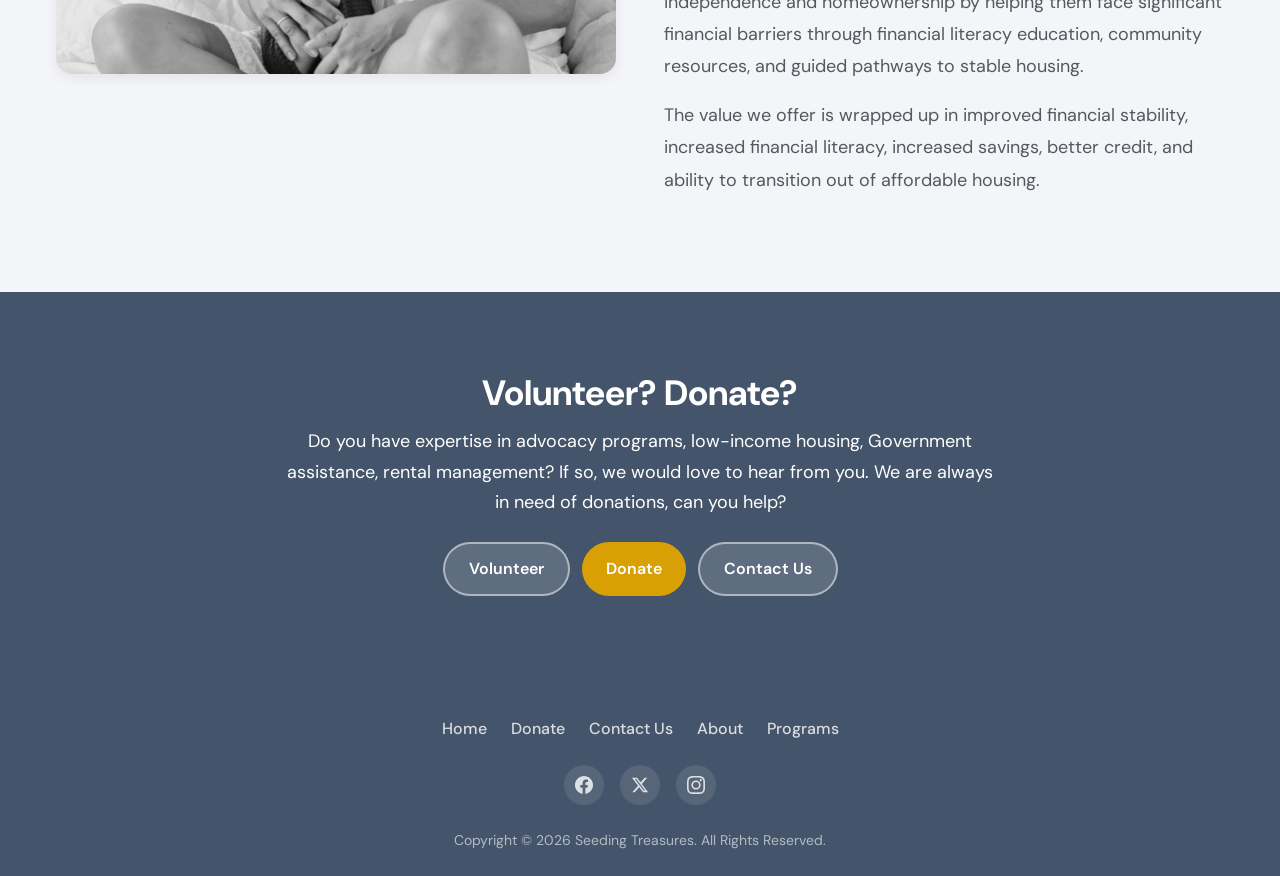
==== commit 6c194dfb: "Remove all lending references, refocus on financial literacy, affordable housing & rental assistance" ====
--- a/index.html
+++ b/index.html
@@ -4,16 +4,16 @@
   <meta charset="UTF-8">
   <meta name="viewport" content="width=device-width, initial-scale=1.0">
   <title>Seeding Treasures | Affordable Housing &amp; Financial Literacy</title>
-  <meta name="description" content="Seeding Treasures offers tailored lending programs and financial education courses to empower individuals to break the cycle of affordable housing dependency.">
+  <meta name="description" content="Seeding Treasures provides financial literacy education, affordable housing resources, and rental assistance to empower individuals to break the cycle of housing dependency.">
   <meta property="og:title" content="Seeding Treasures | Affordable Housing & Financial Literacy">
-  <meta property="og:description" content="Seeding Treasures offers tailored lending programs and financial education courses to empower individuals to break the cycle of affordable housing dependency.">
+  <meta property="og:description" content="Seeding Treasures provides financial literacy education, affordable housing resources, and rental assistance to empower individuals to break the cycle of housing dependency.">
   <meta property="og:type" content="website">
   <meta property="og:url" content="https://seedingtreasures.org/">
   <meta property="og:site_name" content="Seeding Treasures">
   <meta property="og:image" content="https://seedingtreasures.org/images/logo-color.png">
   <meta name="twitter:card" content="summary_large_image">
   <meta name="twitter:title" content="Seeding Treasures | Affordable Housing & Financial Literacy">
-  <meta name="twitter:description" content="Seeding Treasures offers tailored lending programs and financial education courses to empower individuals to break the cycle of affordable housing dependency.">
+  <meta name="twitter:description" content="Seeding Treasures provides financial literacy education, affordable housing resources, and rental assistance to empower individuals to break the cycle of housing dependency.">
   <meta name="twitter:image" content="https://seedingtreasures.org/images/logo-color.png">
   <link rel="canonical" href="https://seedingtreasures.org/">
   <link rel="icon" type="image/png" href="images/logo-icon.png">
@@ -30,7 +30,7 @@
         "@type": "NonprofitOrganization",
         "name": "Seeding Treasures",
         "url": "https://seedingtreasures.org",
-        "description": "Seeding Treasures offers tailored lending programs and financial education courses to empower individuals to break the cycle of affordable housing dependency.",
+        "description": "Seeding Treasures provides financial literacy education, affordable housing resources, and rental assistance to empower individuals to break the cycle of housing dependency.",
         "logo": "https://seedingtreasures.org/images/logo-color.png",
         "telephone": "646.939.8554",
         "areaServed": ["Georgia", "Florida", "Alabama", "Tennessee"],
@@ -83,7 +83,6 @@
         <a href="volunteer.html" class="nav__link">Volunteer</a>
         <a href="donate.html" class="nav__link">Donate</a>
         <a href="contact.html" class="nav__link">Contact</a>
-        <a href="https://seeding-treasures-lending-stadmin1.replit.app/" class="nav__link" target="_blank" rel="noopener">Lending</a>
       </nav>
 
       <a href="donate.html" class="btn-donate-header">Donate Here</a>
@@ -119,7 +118,6 @@
       <a href="volunteer.html" class="mobile-menu__link">Volunteer</a>
       <a href="donate.html" class="mobile-menu__link">Donate</a>
       <a href="contact.html" class="mobile-menu__link">Contact</a>
-      <a href="https://seeding-treasures-lending-stadmin1.replit.app/" class="mobile-menu__link" target="_blank" rel="noopener">Lending</a>
       <a href="donate.html" class="mobile-menu__donate">Donate Here</a>
     </nav>
   </div>
@@ -130,7 +128,7 @@
     <div class="hero__overlay"></div>
     <div class="hero__content">
       <img src="images/logo-white.png" alt="Seeding Treasures Inc." class="hero__logo">
-      <p class="hero__subtitle">Tailored lending programs and financial education courses to empower individuals to break the cycle of affordable housing dependency.</p>
+      <p class="hero__subtitle">Financial literacy education, affordable housing resources, and rental assistance to empower individuals to break the cycle of housing dependency.</p>
     </div>
   </section>
 
@@ -142,8 +140,8 @@
         <h2 class="section__title" style="margin-top: var(--space-3);">Seeding Treasures</h2>
       </div>
       <div class="intro-text fade-up">
-        <p>Seeding Treasures offers tailored lending programs and financial education courses to empower individuals to break the cycle of affordable housing dependency and build a more secure financial future.</p>
-        <p>We help low-income individuals who are currently receiving public assistance for affordable housing achieve greater financial stability by securing accessible lending options and providing financial literacy education.</p>
+        <p>Seeding Treasures offers affordable housing support, rental assistance, and financial education courses to empower individuals to break the cycle of housing instability and build a more secure financial future.</p>
+        <p>We help low-income individuals who are currently receiving public assistance for affordable housing achieve greater financial stability through financial literacy education, rental assistance, and pathways to homeownership.</p>
       </div>
     </div>
   </section>
@@ -232,7 +230,7 @@
           <div class="image-pair" style="grid-template-columns:1fr; margin-bottom: var(--space-4);">
             <img src="images/food-table.jpg" alt="Abundant food spread on a family table" class="two-col__image" style="height: 220px;">
           </div>
-          <p class="two-col__text">The reliance on public assistance, but lack of traditional options leaves a cycle of dependency on public assistance programs. Outside of public assistance, there is shark lending, family, Habitat for Humanity, local community public programs, or charities. Seeding Treasures aspires to help participants achieve economic independence and homeownership by helping them face their significant barriers with lending programs that cater to their circumstance coupled with financial education which helps lead to a path of homeownership.</p>
+          <p class="two-col__text">The reliance on public assistance, combined with a lack of traditional options, creates a cycle of dependency. Outside of public assistance, families face limited choices — Habitat for Humanity, local community programs, or charities. Seeding Treasures aspires to help participants achieve economic independence and homeownership by helping them face significant financial barriers through financial literacy education, community resources, and guided pathways to stable housing.</p>
           <p class="two-col__text">The value we offer is wrapped up in improved financial stability, increased financial literacy, increased savings, better credit, and ability to transition out of affordable housing.</p>
         </div>
       </div>
--- a/style.css
+++ b/style.css
@@ -391,7 +391,7 @@
   width: 100%;
   height: 100%;
   object-fit: cover;
-  opacity: 0.15;
+  opacity: 0.3;
 }
 
 .page-hero__title {
